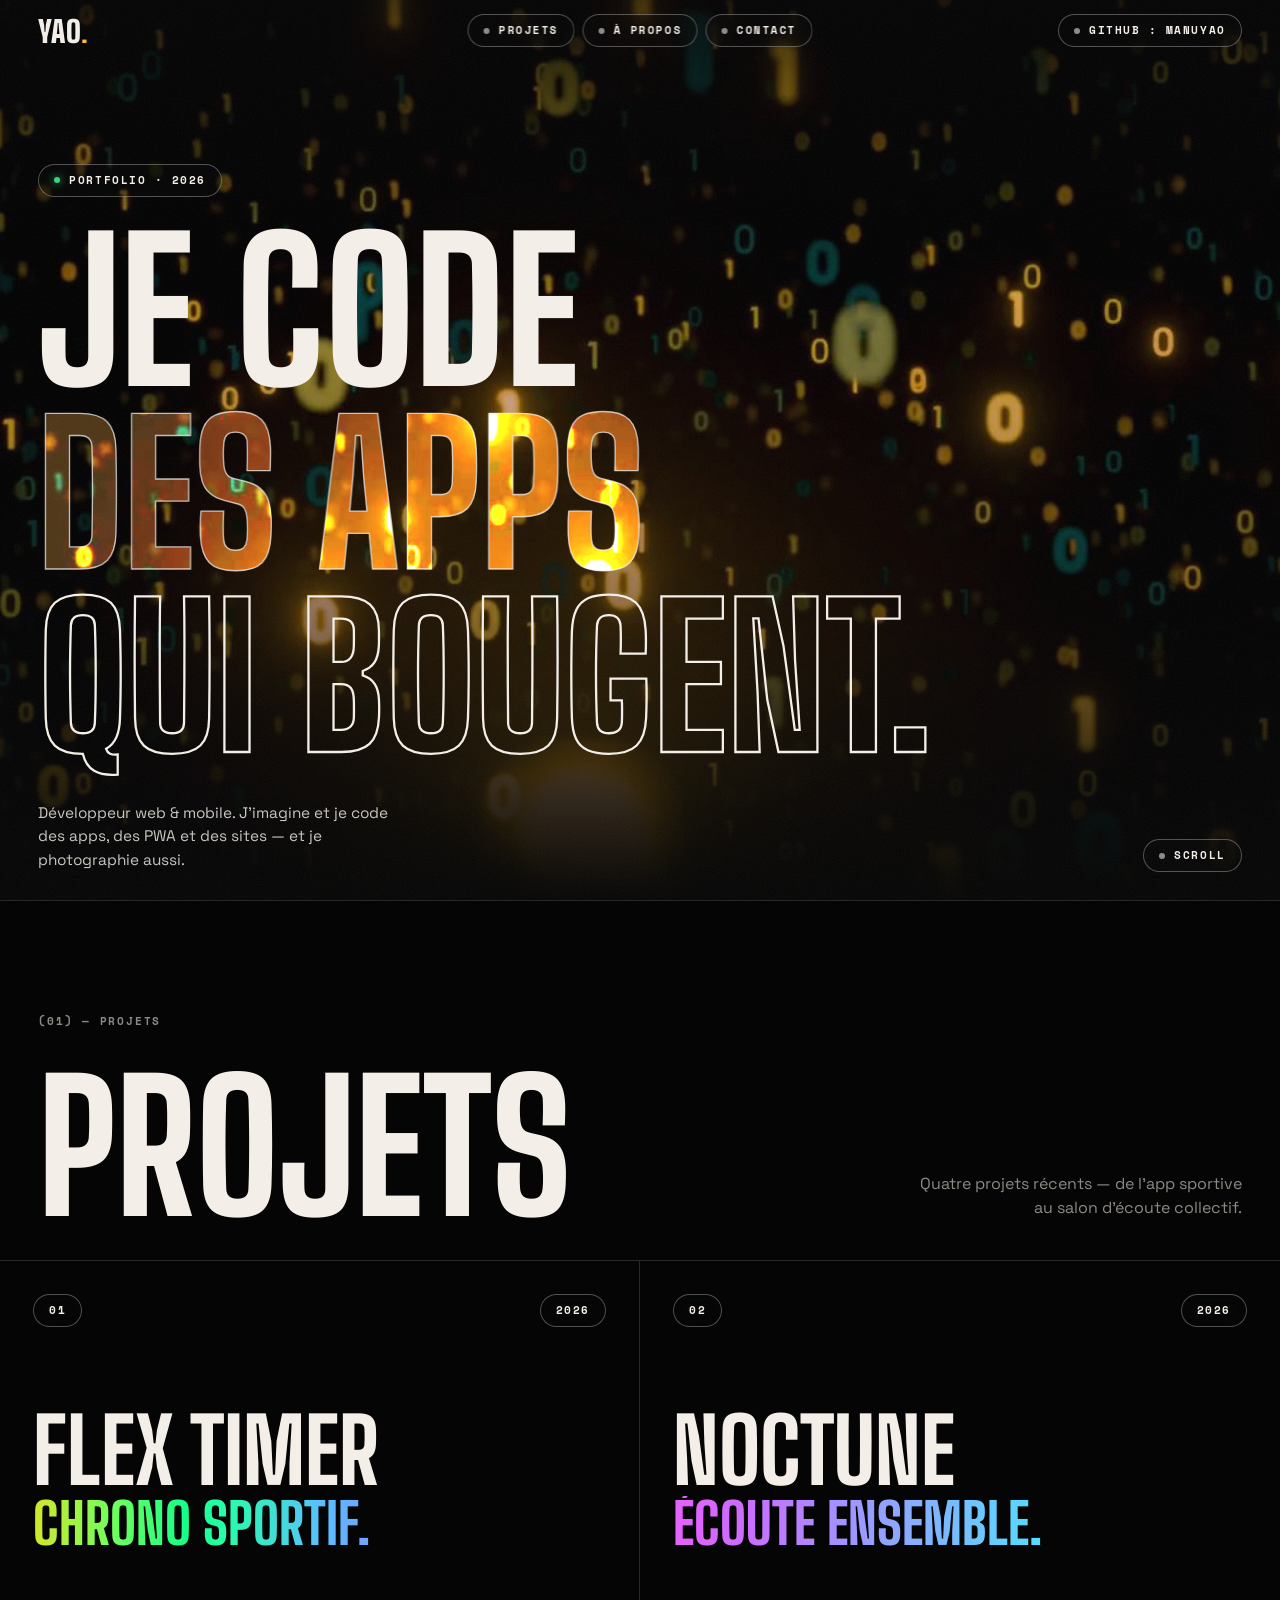
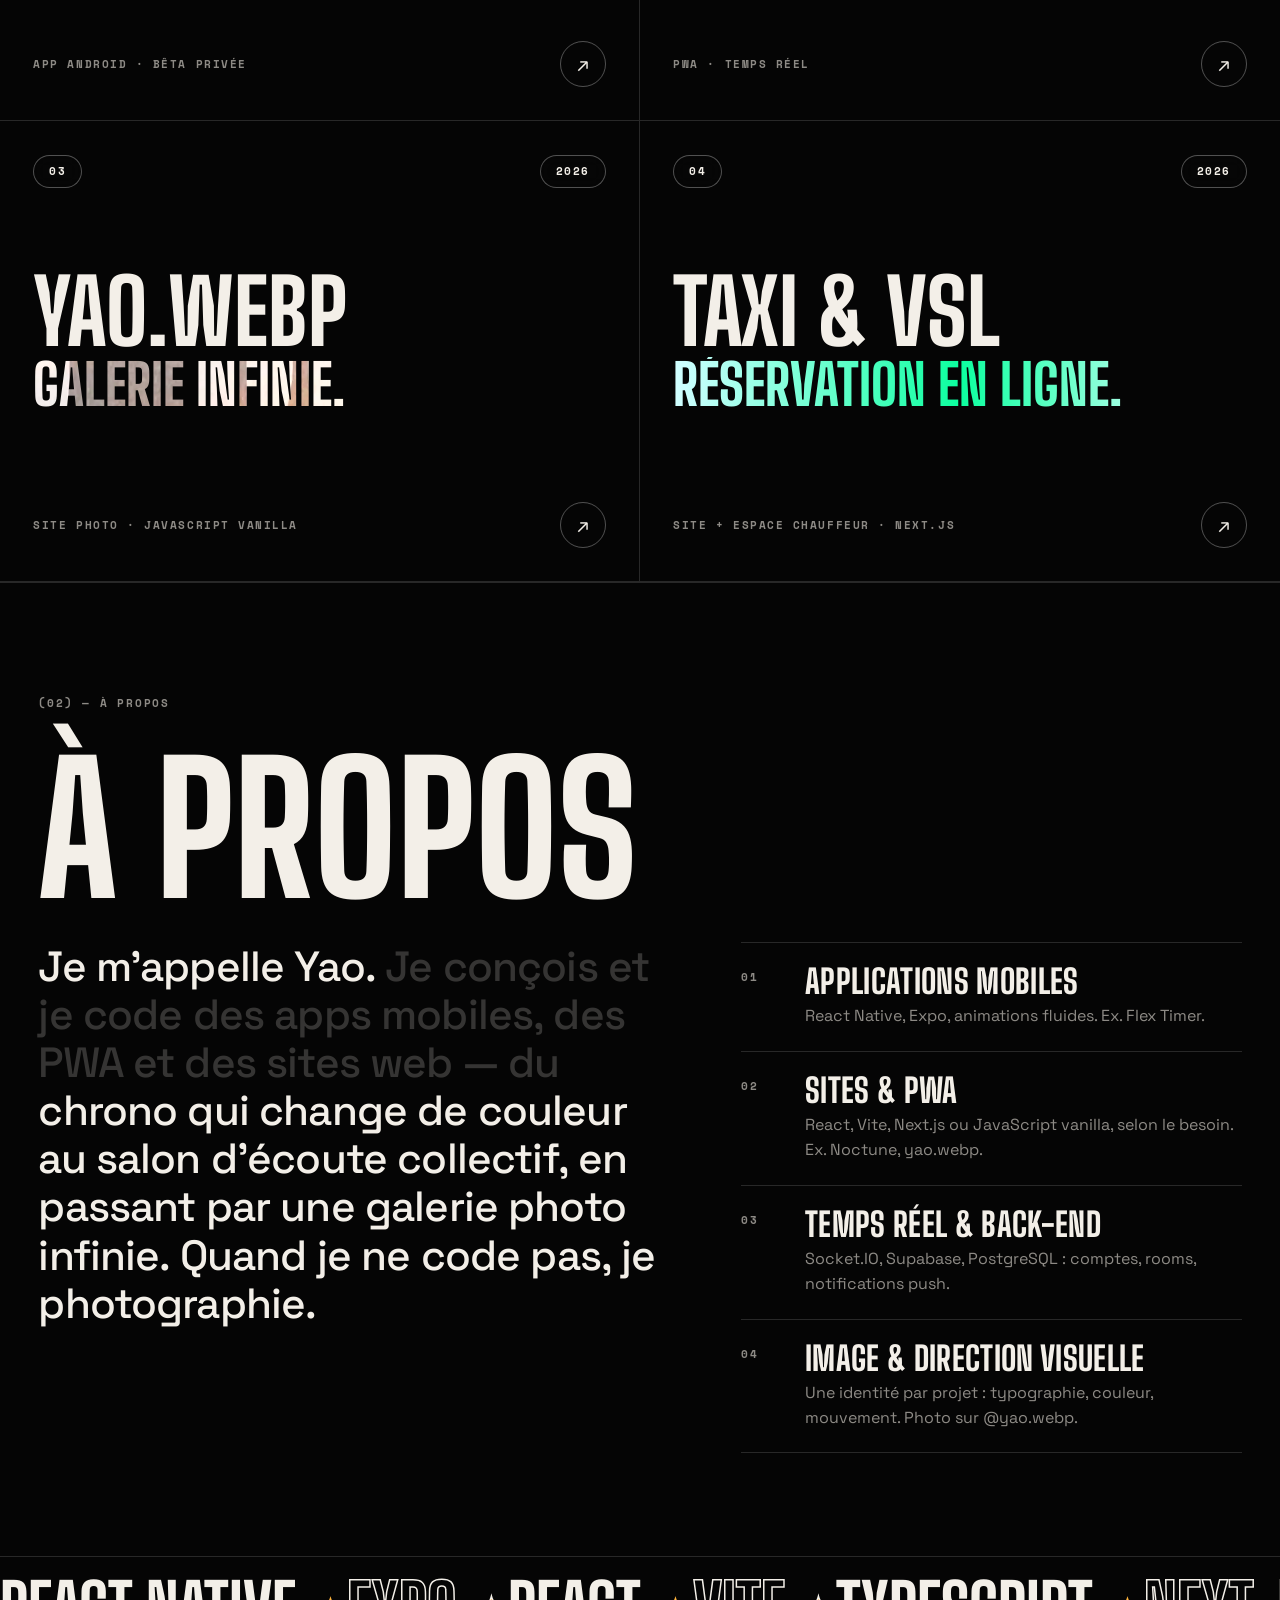
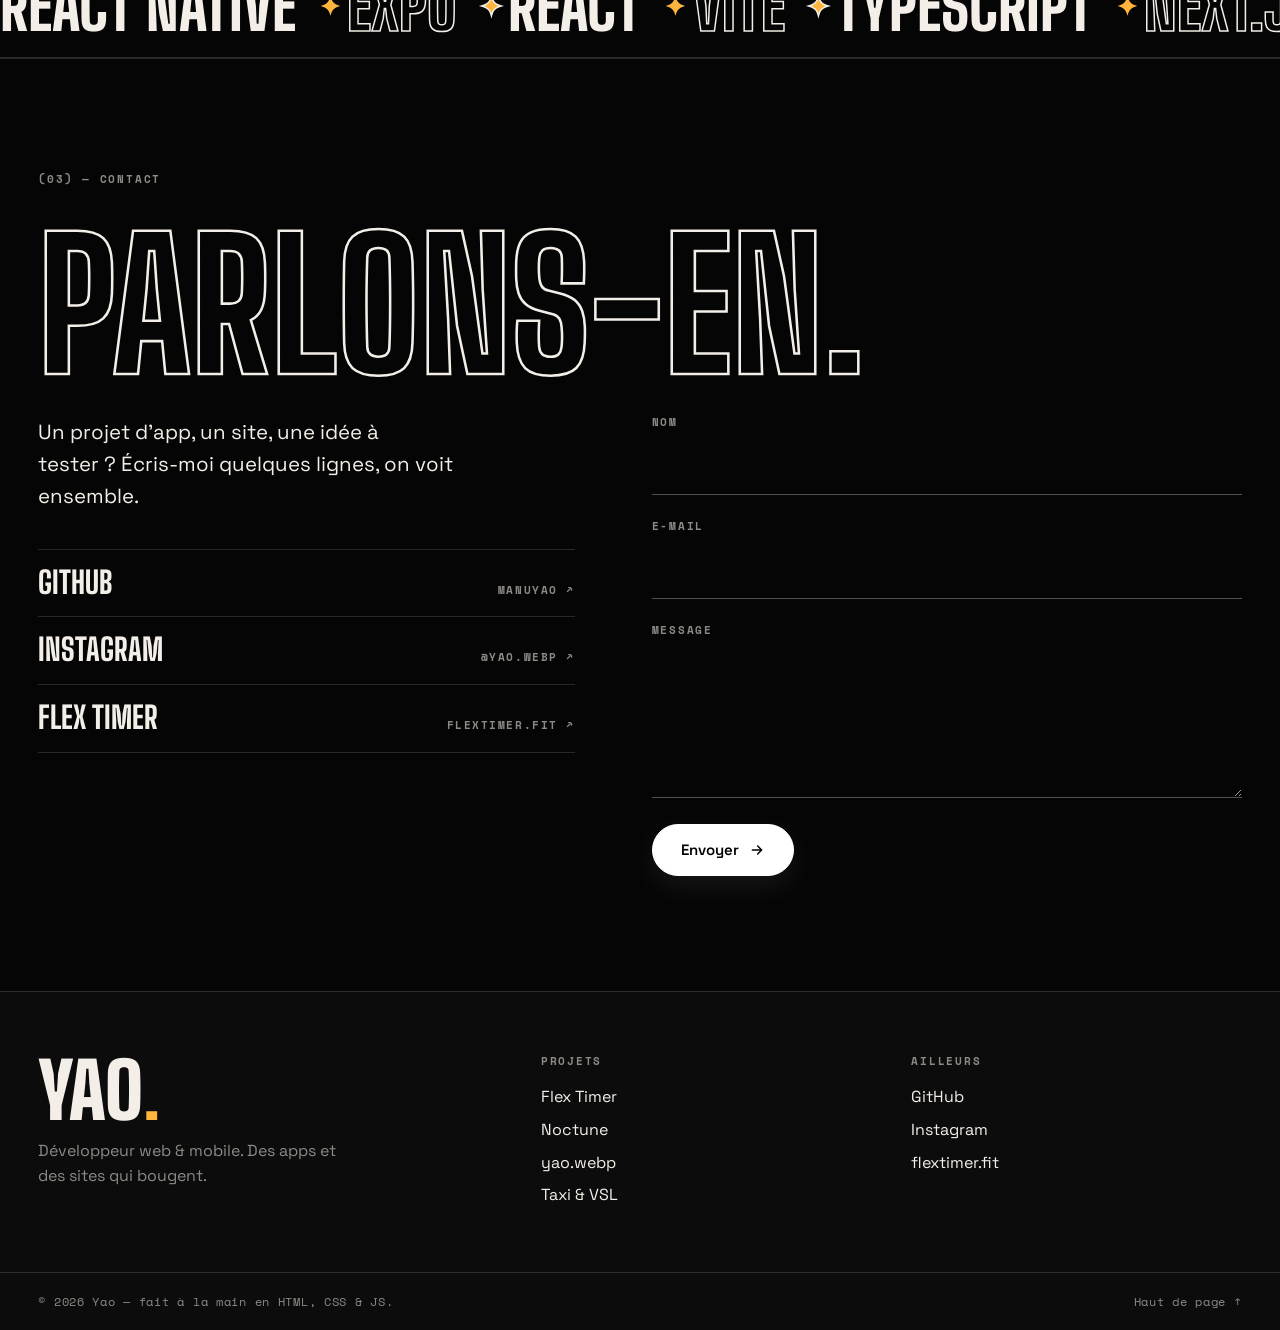
==== index.html @ c0133f3a "Ajoute le portfolio : accueil, pages projet, héros vidéo - Accueil : héros vidéo avec mot rempli par" ====
<!doctype html>
<html lang="fr">
<head>
  <meta charset="utf-8">
  <meta name="viewport" content="width=device-width, initial-scale=1">
  <title>Yao — Développeur web & mobile</title>
  <meta name="description" content="Portfolio de Yao, développeur web & mobile : Flex Timer, Noctune, yao.webp, site taxi & VSL. Des apps et des sites qui bougent.">
  <meta name="theme-color" content="#050505">
  <meta name="color-scheme" content="dark">
  <link rel="icon" href="data:image/svg+xml,%3Csvg xmlns='http://www.w3.org/2000/svg' viewBox='0 0 64 64'%3E%3Crect width='64' height='64' rx='14' fill='%23050505'/%3E%3Ctext x='32' y='48' font-size='44' font-weight='800' text-anchor='middle' fill='%23ffb43c' font-family='Impact,sans-serif'%3EY%3C/text%3E%3C/svg%3E">
  <link rel="preconnect" href="https://fonts.googleapis.com">
  <link rel="preconnect" href="https://fonts.gstatic.com" crossorigin>
  <link href="https://fonts.googleapis.com/css2?family=Big+Shoulders+Display:wght@500;700;800;900&family=Space+Grotesk:wght@400;500;600;700&family=Space+Mono:wght@400;700&display=swap" rel="stylesheet">
  <link rel="stylesheet" href="css/style.css">
  <script>document.documentElement.classList.add('js')</script>
</head>
<body data-page="home">
  <a class="skip" href="#projets">Aller au contenu</a>

  <!-- ===== Header ===== -->
  <header class="site-header" id="header">
    <a class="brand" href="#top" aria-label="Yao — haut de page">YAO<b>.</b></a>
    <nav class="nav" aria-label="Navigation principale">
      <a class="pill" href="#projets" data-spy="projets">Projets</a>
      <a class="pill" href="#apropos" data-spy="apropos">À propos</a>
      <a class="pill" href="#contact" data-spy="contact">Contact</a>
    </nav>
    <div class="header-end">
      <a class="pill pill--hide-sm" href="https://github.com/ManuYao" target="_blank" rel="noopener">GitHub : ManuYao</a>
      <button class="pill menu-btn" type="button" aria-expanded="false" aria-controls="mobile-menu"><span>Menu</span></button>
    </div>
  </header>

  <div class="mobile-menu" id="mobile-menu" inert>
    <nav aria-label="Menu mobile">
      <a href="#projets">Projets</a>
      <a href="#apropos">À propos</a>
      <a href="#contact">Contact</a>
    </nav>
    <p class="mobile-menu__foot">
      <a href="https://github.com/ManuYao" target="_blank" rel="noopener">GitHub</a>
      <a href="https://www.instagram.com/yao.webp/" target="_blank" rel="noopener">Instagram</a>
    </p>
  </div>

  <main id="top">
    <!-- ===== Hero ===== -->
    <section class="hero" id="hero">
      <video class="hero__video" autoplay muted loop playsinline preload="auto" poster="assets/img/hero-poster.jpg" aria-hidden="true">
        <source src="video/13506092_1920_1080_30fps.mp4" type="video/mp4">
      </video>
      <div class="hero__shade" aria-hidden="true"></div>

      <div class="hero__inner">
        <p class="hero__eyebrow"><span class="pill pill--live">Portfolio · 2026</span></p>

        <h1 class="hero__title">
          <span class="line" style="--i:0"><span class="line__in">JE CODE</span></span>
          <span class="line" style="--i:1"><span class="line__in"><span class="vfill" data-vfill>DES APPS</span></span></span>
          <span class="line" style="--i:2"><span class="line__in outline">QUI<br class="mb"> BOUGENT.</span></span>
        </h1>

        <div class="hero__foot">
          <p class="hero__lead">Développeur web &amp; mobile. J’imagine et je code des apps, des PWA et des sites — et je photographie aussi.</p>
          <a class="pill hero__scroll" href="#projets">Scroll</a>
        </div>
      </div>
    </section>

    <!-- ===== Projets ===== -->
    <section class="work" id="projets" aria-labelledby="work-title">
      <div class="sec-head">
        <p class="label">(01) — Projets</p>
        <h2 class="display" id="work-title" data-reveal>Projets</h2>
        <p class="sec-head__side" data-reveal>Quatre projets récents — de l’app sportive au salon d’écoute collectif.</p>
      </div>
      <div class="grid" id="grid"></div>
    </section>

    <!-- ===== À propos ===== -->
    <section class="about" id="apropos" aria-labelledby="about-title">
      <div class="sec-head">
        <p class="label">(02) — À propos</p>
        <h2 class="display" id="about-title" data-reveal>À propos</h2>
      </div>

      <div class="about__grid">
        <p class="statement" data-lit>Je m’appelle Yao. Je conçois et je code des apps mobiles, des PWA et des sites web — du chrono qui change de couleur au salon d’écoute collectif, en passant par une galerie photo infinie. Quand je ne code pas, je photographie.</p>

        <ol class="rows">
          <li data-reveal><span class="rows__n">01</span><div><h3>Applications mobiles</h3><p>React Native, Expo, animations fluides. Ex. Flex Timer.</p></div></li>
          <li data-reveal><span class="rows__n">02</span><div><h3>Sites &amp; PWA</h3><p>React, Vite, Next.js ou JavaScript vanilla, selon le besoin. Ex. Noctune, yao.webp.</p></div></li>
          <li data-reveal><span class="rows__n">03</span><div><h3>Temps réel &amp; back-end</h3><p>Socket.IO, Supabase, PostgreSQL : comptes, rooms, notifications push.</p></div></li>
          <li data-reveal><span class="rows__n">04</span><div><h3>Image &amp; direction visuelle</h3><p>Une identité par projet : typographie, couleur, mouvement. Photo sur @yao.webp.</p></div></li>
        </ol>
      </div>

      <div class="marquee" aria-label="Technologies utilisées">
        <div class="marquee__track" aria-hidden="true">
          <span>React Native</span><span>Expo</span><span>React</span><span>Vite</span><span>TypeScript</span><span>Next.js</span><span>Node.js</span><span>Socket.IO</span><span>Supabase</span><span>PostgreSQL</span><span>JavaScript</span><span>HTML</span><span>CSS</span>
          <span>React Native</span><span>Expo</span><span>React</span><span>Vite</span><span>TypeScript</span><span>Next.js</span><span>Node.js</span><span>Socket.IO</span><span>Supabase</span><span>PostgreSQL</span><span>JavaScript</span><span>HTML</span><span>CSS</span>
        </div>
      </div>
    </section>

    <!-- ===== Contact ===== -->
    <section class="contact" id="contact" aria-labelledby="contact-title">
      <div class="sec-head">
        <p class="label">(03) — Contact</p>
        <h2 class="display display--outline" id="contact-title" data-reveal>Parlons-en.</h2>
      </div>

      <div class="contact__grid">
        <div class="contact__side" data-reveal>
          <p>Un projet d’app, un site, une idée à tester&nbsp;? Écris-moi quelques lignes, on voit ensemble.</p>
          <ul class="links">
            <li><a href="https://github.com/ManuYao" target="_blank" rel="noopener"><span>GitHub</span><i>ManuYao ↗</i></a></li>
            <li><a href="https://www.instagram.com/yao.webp/" target="_blank" rel="noopener"><span>Instagram</span><i>@yao.webp ↗</i></a></li>
            <li><a href="https://flextimer.fit/" target="_blank" rel="noopener"><span>Flex Timer</span><i>flextimer.fit ↗</i></a></li>
          </ul>
        </div>

        <form class="form" id="contact-form" data-reveal>
          <label class="field"><span>Nom</span><input name="nom" type="text" autocomplete="name" required></label>
          <label class="field"><span>E-mail</span><input name="email" type="email" autocomplete="email" required></label>
          <label class="field"><span>Message</span><textarea name="message" rows="4" required></textarea></label>
          <div class="form__row">
            <button class="btn" type="submit">Envoyer
              <svg width="16" height="16" viewBox="0 0 24 24" fill="none" stroke="currentColor" stroke-width="2.2" stroke-linecap="round" stroke-linejoin="round" aria-hidden="true"><path d="M5 12h14M13 6l6 6-6 6"/></svg>
            </button>
            <p class="form__status" role="status" aria-live="polite"></p>
          </div>
        </form>
      </div>
    </section>
  </main>

  <!-- ===== Footer ===== -->
  <footer class="site-footer">
    <div class="footer__grid">
      <div>
        <p class="footer__brand">YAO<b>.</b></p>
        <p class="footer__txt">Développeur web &amp; mobile. Des apps et des sites qui bougent.</p>
      </div>
      <div>
        <h4>Projets</h4>
        <ul id="footer-projects"></ul>
      </div>
      <div>
        <h4>Ailleurs</h4>
        <ul>
          <li><a href="https://github.com/ManuYao" target="_blank" rel="noopener">GitHub</a></li>
          <li><a href="https://www.instagram.com/yao.webp/" target="_blank" rel="noopener">Instagram</a></li>
          <li><a href="https://flextimer.fit/" target="_blank" rel="noopener">flextimer.fit</a></li>
        </ul>
      </div>
    </div>
    <div class="footer__bar">
      <p>© 2026 Yao — fait à la main en HTML, CSS &amp; JS.</p>
      <a href="#top">Haut de page ↑</a>
    </div>
  </footer>

  <script src="js/projects.js" defer></script>
  <script src="js/main.js" defer></script>
</body>
</html>
---- css/style.css ----
/* ==========================================================================
   Yao — portfolio
   Structure : template « studio » (hero vidéo, grille à filets, pages projet)
   Identité  : Big Shoulders + Space Grotesk/Mono, pills, grain, ambre du hero
   ========================================================================== */

:root {
  --bg: #050505;
  --bg-2: #0c0c0c;
  --ink: #f3efe8;
  --mute: #8d8a85;
  --line: rgba(255, 255, 255, .14);
  --line-2: rgba(255, 255, 255, .3);
  --amber: #ffb43c;
  --pad: clamp(18px, 3vw, 44px);
  --ease: cubic-bezier(.2, .7, .2, 1);

  --f-display: 'Big Shoulders Display', 'Barlow Condensed', Impact, 'Arial Narrow', sans-serif;
  --f-body: 'Space Grotesk', system-ui, -apple-system, 'Segoe UI', sans-serif;
  --f-mono: 'Space Mono', ui-monospace, Menlo, Consolas, monospace;

  color-scheme: dark;
}

*, *::before, *::after { box-sizing: border-box; }
html { scroll-behavior: smooth; scroll-padding-top: 70px; -webkit-text-size-adjust: 100%; }
body {
  margin: 0;
  background: var(--bg);
  color: var(--ink);
  font: 400 16px/1.55 var(--f-body);
  -webkit-font-smoothing: antialiased;
  text-rendering: optimizeLegibility;
  overflow-x: hidden;
}
img, video, canvas { display: block; max-width: 100%; }
a { color: inherit; text-decoration: none; }
h1, h2, h3, h4, p, ul, ol, dl, dd { margin: 0; padding: 0; }
ul, ol { list-style: none; }
button, input, textarea { font: inherit; color: inherit; }
::selection { background: var(--amber); color: #000; }
:focus-visible { outline: 2px solid var(--amber); outline-offset: 3px; }

/* grain léger sur tout le site (comme yao.webp) */
body::after {
  content: "";
  position: fixed; inset: 0; z-index: 90; pointer-events: none;
  opacity: .07;
  background-image: url("data:image/svg+xml;utf8,<svg xmlns='http://www.w3.org/2000/svg' width='180' height='180'><filter id='n'><feTurbulence type='fractalNoise' baseFrequency='.85' numOctaves='2' stitchTiles='stitch'/><feColorMatrix values='0 0 0 0 1  0 0 0 0 1  0 0 0 0 1  0 0 0 .7 0'/></filter><rect width='100%' height='100%' filter='url(%23n)'/></svg>");
}

.skip {
  position: fixed; left: 12px; top: -60px; z-index: 200;
  padding: 10px 16px; border-radius: 999px; background: #fff; color: #000; font-weight: 600;
  transition: top .2s;
}
.skip:focus { top: 12px; }

/* ---------- Pills (boutons à point, comme sur yao.webp) ---------- */
.pill {
  display: inline-flex; align-items: center; gap: 9px;
  padding: 10px 15px;
  border: 1px solid var(--line-2); border-radius: 999px;
  background: rgba(10, 10, 10, .35);
  -webkit-backdrop-filter: blur(8px); backdrop-filter: blur(8px);
  font: 700 11px/1 var(--f-mono); letter-spacing: .14em; text-transform: uppercase;
  color: var(--ink); white-space: nowrap; cursor: pointer;
  transition: border-color .3s, background .3s, color .3s;
}
.pill::before {
  content: ""; width: 6px; height: 6px; border-radius: 50%; background: var(--mute);
  transition: background .3s, box-shadow .3s;
}
a.pill:hover, button.pill:hover, .pill.is-active { border-color: #fff; background: rgba(255, 255, 255, .1); }
a.pill:hover::before, button.pill:hover::before, .pill.is-active::before { background: var(--amber); box-shadow: 0 0 10px var(--amber); }
.pill--plain { cursor: default; }
.pill--plain::before { display: none; }
.pill--live::before { background: #36d17a; box-shadow: 0 0 10px #36d17a; animation: blink 2.4s ease-in-out infinite; }
@keyframes blink { 50% { opacity: .35; } }

/* ---------- Header ---------- */
.site-header {
  position: fixed; inset: 0 0 auto 0; z-index: 60;
  display: flex; align-items: center; justify-content: space-between; gap: 16px;
  padding: 14px var(--pad);
  border-bottom: 1px solid transparent;
  transition: background .4s, border-color .4s, -webkit-backdrop-filter .4s, backdrop-filter .4s;
}
.site-header.is-scrolled {
  background: rgba(5, 5, 5, .66);
  -webkit-backdrop-filter: blur(16px) saturate(1.2); backdrop-filter: blur(16px) saturate(1.2);
  border-bottom-color: var(--line);
}
.brand { font: 900 30px/1 var(--f-display); letter-spacing: .02em; }
.brand b { color: var(--amber); }
.nav { display: flex; gap: 8px; position: absolute; left: 50%; transform: translateX(-50%); }
.header-end { display: flex; gap: 8px; margin-left: auto; }
.menu-btn { display: none; }

/* ---------- Menu mobile ---------- */
.mobile-menu {
  position: fixed; inset: 0; z-index: 55;
  display: flex; flex-direction: column; justify-content: space-between;
  padding: 110px var(--pad) 32px;
  background: var(--bg);
  visibility: hidden; opacity: 0; transform: translateY(-12px);
  transition: opacity .35s var(--ease), transform .45s var(--ease), visibility 0s .45s;
}
.mobile-menu nav { display: flex; flex-direction: column; }
.mobile-menu nav a {
  font: 800 clamp(64px, 20vw, 120px)/.95 var(--f-display); text-transform: uppercase;
  border-bottom: 1px solid var(--line); padding: 10px 0;
}
.mobile-menu nav a:active { color: var(--amber); }
.mobile-menu__foot { display: flex; gap: 22px; font: 700 12px var(--f-mono); letter-spacing: .14em; text-transform: uppercase; color: var(--mute); }
body.menu-open { overflow: hidden; }
body.menu-open .mobile-menu { visibility: visible; opacity: 1; transform: none; transition: opacity .35s var(--ease), transform .45s var(--ease); }
body.menu-open .site-header { background: transparent; border-bottom-color: transparent; -webkit-backdrop-filter: none; backdrop-filter: none; }

/* ---------- Hero ---------- */
.hero {
  position: relative; isolation: isolate; overflow: hidden;
  min-height: 100vh; min-height: 100svh;
  display: flex; flex-direction: column; justify-content: flex-end;
  background: #000;
}
.hero__video { position: absolute; inset: 0; width: 100%; height: 100%; object-fit: cover; z-index: -2; }
.hero__shade {
  position: absolute; inset: 0; z-index: -1;
  background:
    linear-gradient(180deg, rgba(5, 5, 5, .7) 0%, rgba(5, 5, 5, .15) 32%, rgba(5, 5, 5, .35) 62%, var(--bg) 100%),
    radial-gradient(120% 90% at 50% 40%, transparent 40%, rgba(0, 0, 0, .55) 100%);
}
.hero__inner { padding: 120px var(--pad) 28px; }
.hero__eyebrow { margin-bottom: clamp(12px, 3vh, 28px); }

.hero__title {
  font: 800 min(15.2vw, 24vh)/.9 var(--f-display);
  font-size: min(15.2vw, 24svh);
  text-transform: uppercase; letter-spacing: 0;
}
.line { display: block; overflow: hidden; padding: .04em 0 .16em; margin: -.04em 0 -.16em; } /* marge basse : la queue du Q ne doit pas être coupée */
.line__in { display: inline-block; }
.hero__title .mb { display: none; }
.outline { color: transparent; -webkit-text-stroke: clamp(1.5px, .18vw, 3px) var(--ink); }

/* mot rempli par la vidéo (canvas posé par js/main.js) */
.vfill { position: relative; display: inline-block; color: var(--amber); }
.vfill.is-ready { color: transparent; }
.vfill .vf { position: absolute; pointer-events: none; }
.vf-probe { display: inline-block; width: 0; height: 0; }

.js .hero .line__in { transform: translateY(110%); animation: rise 1.15s var(--ease) forwards; animation-delay: calc(var(--i) * .13s + .2s); }
@keyframes rise { to { transform: none; } }
.js .hero__eyebrow, .js .hero__foot { opacity: 0; animation: fade 1s ease forwards; }
.js .hero__eyebrow { animation-delay: .1s; }
.js .hero__foot { animation-delay: .9s; }
@keyframes fade { to { opacity: 1; } }

.hero__foot { display: flex; align-items: flex-end; justify-content: space-between; gap: 24px; margin-top: clamp(18px, 4vh, 40px); }
.hero__lead { max-width: 38ch; color: rgba(243, 239, 232, .82); font-size: clamp(15px, 1.2vw, 18px); }
.hero__scroll::before { animation: bob 1.8s ease-in-out infinite; }
@keyframes bob { 50% { transform: translateY(4px); } }

/* ---------- En-têtes de section ---------- */
.label { font: 700 11px/1 var(--f-mono); letter-spacing: .16em; text-transform: uppercase; color: var(--mute); }
.sec-head {
  display: grid; grid-template-columns: 1fr auto; align-items: end; gap: 8px 32px;
  padding: clamp(56px, 9vw, 120px) var(--pad) clamp(24px, 3vw, 40px);
}
.sec-head .label { grid-column: 1 / -1; margin-bottom: 14px; }
.sec-head__side { max-width: 34ch; color: var(--mute); text-align: right; }
.display { padding-top: .14em; font: 800 clamp(72px, 14vw, 240px)/.82 var(--f-display); text-transform: uppercase; } /* padding : place pour l'accent de « À » */
.display--outline { color: transparent; -webkit-text-stroke: clamp(1.5px, .2vw, 3px) var(--ink); }

/* ---------- Grille de projets ---------- */
.work { border-top: 1px solid var(--line); }
.grid {
  display: grid; grid-template-columns: repeat(2, minmax(0, 1fr));
  border-top: 1px solid var(--line);
}
.card {
  position: relative; isolation: isolate; overflow: hidden;
  display: flex; flex-direction: column; justify-content: space-between; gap: 40px;
  min-height: clamp(320px, 36vw, 540px);
  padding: clamp(20px, 2.6vw, 40px);
  border-bottom: 1px solid var(--line);
  background: var(--bg);
}
.card:nth-child(odd) { border-right: 1px solid var(--line); }

.card__img {
  position: absolute; inset: 0; z-index: -1; width: 100%; height: 100%; object-fit: cover;
  opacity: 0; transform: scale(1.15); filter: brightness(var(--dim, .6));
  transition: opacity .8s var(--ease), transform 1.6s var(--ease);
}
.card::after { /* voile pour garder le texte lisible sur l'image */
  content: ""; position: absolute; inset: 0; z-index: -1; opacity: 0;
  background: linear-gradient(180deg, rgba(5, 5, 5, .5) 0%, rgba(5, 5, 5, .15) 40%, rgba(5, 5, 5, .85) 100%);
  transition: opacity .6s var(--ease);
}
.card__top { display: flex; justify-content: space-between; align-items: center; }
.card__title {
  display: block;
  font: 800 clamp(52px, 7vw, 120px)/.88 var(--f-display); text-transform: uppercase;
}
.card__tag {
  display: block; margin-top: .1em; padding-bottom: .06em;
  font: 800 clamp(34px, 4.4vw, 74px)/1 var(--f-display); text-transform: uppercase;
  /* sous-titre « découpé » dans l'image du projet — l'image est posée en inline-style */
  background-size: 230% auto; background-repeat: no-repeat;
  background-position: var(--bx, 50%) var(--by, 50%);
  -webkit-background-clip: text; background-clip: text;
  -webkit-text-fill-color: transparent; color: transparent;
  filter: saturate(1.25) brightness(1.25);
  animation: drift 22s ease-in-out infinite alternate;
  transition: filter .4s;
}
@keyframes drift {
  from { background-position: calc(var(--bx, 50%) - 22%) var(--by, 50%); }
  to   { background-position: calc(var(--bx, 50%) + 22%) var(--by, 50%); }
}
.card__foot {
  display: flex; justify-content: space-between; align-items: center; gap: 16px;
  font: 700 11px/1.3 var(--f-mono); letter-spacing: .14em; text-transform: uppercase; color: var(--mute);
}
.card__arrow {
  display: grid; place-items: center; width: 46px; height: 46px; flex: none;
  border: 1px solid var(--line-2); border-radius: 50%;
  font: 400 20px/1 var(--f-body); letter-spacing: 0; color: var(--ink);
  transition: background .4s, color .4s, transform .5s var(--ease), border-color .4s;
}

@media (hover: hover) {
  .card:hover .card__img, .card:focus-visible .card__img { opacity: 1; transform: scale(1.02); }
  .card:hover::after, .card:focus-visible::after { opacity: 1; }
  .card:hover .card__tag, .card:focus-visible .card__tag { -webkit-text-fill-color: #fff; color: #fff; animation-play-state: paused; }
  .card:hover .card__foot, .card:focus-visible .card__foot { color: var(--ink); }
  .card:hover .card__arrow, .card:focus-visible .card__arrow { background: #fff; color: #000; border-color: #fff; transform: rotate(45deg); }
}
/* tactile : pas de survol → l'image reste visible, en retrait */
@media (hover: none) {
  .card__img { opacity: .38; transform: none; }
  .card::after { opacity: 1; background: linear-gradient(180deg, rgba(5, 5, 5, .55), rgba(5, 5, 5, .85)); }
  .card__tag { -webkit-text-fill-color: var(--ink); color: var(--ink); animation: none; }
}

/* ---------- À propos ---------- */
.about { border-top: 1px solid var(--line); }
.about__grid {
  display: grid; grid-template-columns: minmax(0, 1.25fr) minmax(0, 1fr);
  gap: clamp(32px, 6vw, 110px); padding: 0 var(--pad) clamp(56px, 8vw, 110px);
}
.statement { font: 500 clamp(26px, 3.3vw, 52px)/1.14 var(--f-body); letter-spacing: -.02em; }
.statement .w { opacity: .2; transition: opacity .35s; }
.statement .w.on { opacity: 1; }
.rows { border-top: 1px solid var(--line); align-self: start; }
.rows li {
  display: grid; grid-template-columns: 52px 1fr; gap: 12px;
  padding: 22px 0; border-bottom: 1px solid var(--line);
  transition: padding .4s var(--ease), background .4s;
}
.rows__n { font: 700 11px/2.2 var(--f-mono); letter-spacing: .14em; color: var(--mute); }
.rows h3 { font: 800 clamp(28px, 2.6vw, 40px)/1 var(--f-display); text-transform: uppercase; letter-spacing: .01em; }
.rows p { margin-top: 6px; color: var(--mute); max-width: 44ch; }
@media (hover: hover) { .rows li:hover { padding-left: 14px; background: rgba(255, 255, 255, .03); } .rows li:hover .rows__n { color: var(--amber); } }

.marquee { overflow: hidden; border-top: 1px solid var(--line); border-bottom: 1px solid var(--line); padding: 18px 0; }
.marquee__track { display: flex; width: max-content; animation: marquee 38s linear infinite; }
.marquee__track span {
  font: 800 clamp(34px, 5vw, 76px)/1 var(--f-display); text-transform: uppercase;
  padding-right: .8em; position: relative; white-space: nowrap;
}
.marquee__track span::after { content: "✦"; position: absolute; right: .25em; top: 50%; transform: translateY(-50%); font-size: .4em; color: var(--amber); }
.marquee__track span:nth-child(even) { color: transparent; -webkit-text-stroke: 1.5px var(--ink); }
@keyframes marquee { to { transform: translateX(-50%); } }

/* ---------- Contact ---------- */
.contact { border-top: 1px solid var(--line); }
.contact__grid {
  display: grid; grid-template-columns: minmax(0, 1fr) minmax(0, 1.1fr);
  gap: clamp(32px, 6vw, 110px); padding: 0 var(--pad) clamp(64px, 9vw, 130px);
}
.contact__side > p { font-size: clamp(18px, 1.6vw, 24px); max-width: 32ch; margin-bottom: 36px; }
.links { border-top: 1px solid var(--line); }
.links a {
  display: flex; justify-content: space-between; align-items: baseline; gap: 16px;
  padding: 18px 0; border-bottom: 1px solid var(--line);
  font: 800 clamp(26px, 2.4vw, 36px)/1 var(--f-display); text-transform: uppercase;
  transition: padding .4s var(--ease), color .3s;
}
.links i { font: 700 11px var(--f-mono); letter-spacing: .14em; color: var(--mute); font-style: normal; }
@media (hover: hover) { .links a:hover { padding-left: 14px; color: var(--amber); } }

.form { display: grid; gap: 26px; align-content: start; }
.field { display: grid; gap: 8px; }
.field span { font: 700 11px/1 var(--f-mono); letter-spacing: .16em; text-transform: uppercase; color: var(--mute); }
.field input, .field textarea {
  width: 100%; padding: 12px 0 14px; background: transparent; border: 0; border-bottom: 1px solid var(--line-2); border-radius: 0;
  font-size: clamp(18px, 1.6vw, 22px); resize: vertical; transition: border-color .3s;
}
.field input:focus, .field textarea:focus { outline: none; border-bottom-color: var(--amber); }
.form__row { display: flex; align-items: center; gap: 18px; flex-wrap: wrap; }
.form__status { font: 400 13px var(--f-mono); color: var(--mute); }

.btn {
  display: inline-flex; align-items: center; gap: 10px; cursor: pointer;
  padding: 17px 28px; border: 1px solid #fff; border-radius: 999px;
  background: #fff; color: #000; font: 600 15px/1 var(--f-body);
  box-shadow: 0 10px 30px rgba(255, 255, 255, .08);
  transition: transform .3s var(--ease), background .3s, color .3s, border-color .3s;
}
.btn:hover { transform: translateY(-2px); background: var(--amber); border-color: var(--amber); }
.btn--ghost { background: transparent; color: var(--ink); border-color: var(--line-2); box-shadow: none; }
.btn--ghost:hover { background: #fff; color: #000; border-color: #fff; }

/* ---------- Footer ---------- */
.site-footer { border-top: 1px solid var(--line); background: var(--bg-2); }
.footer__grid {
  display: grid; grid-template-columns: 1.4fr 1fr 1fr; gap: 40px;
  padding: clamp(40px, 5vw, 72px) var(--pad);
}
.footer__brand { font: 900 clamp(48px, 6vw, 90px)/.9 var(--f-display); }
.footer__brand b { color: var(--amber); }
.footer__txt { margin-top: 14px; max-width: 30ch; color: var(--mute); }
.site-footer h4 { font: 700 11px/1 var(--f-mono); letter-spacing: .16em; text-transform: uppercase; color: var(--mute); margin-bottom: 18px; }
.site-footer li + li { margin-top: 8px; }
.site-footer li a { transition: color .3s; }
.site-footer li a:hover { color: var(--amber); }
.footer__bar {
  display: flex; justify-content: space-between; gap: 16px; flex-wrap: wrap;
  padding: 20px var(--pad); border-top: 1px solid var(--line);
  font: 400 12px var(--f-mono); letter-spacing: .06em; color: var(--mute);
}
.footer__bar a:hover { color: var(--ink); }

/* ---------- Page projet ---------- */
.p-hero { position: relative; height: clamp(340px, 74vh, 780px); overflow: hidden; background: #000; }
.p-hero img { width: 100%; height: 100%; object-fit: cover; transform: scale(1.06); animation: settle 2.2s var(--ease) forwards; }
@keyframes settle { to { transform: scale(1); } }
.p-hero::after {
  content: ""; position: absolute; inset: 0;
  background: linear-gradient(180deg, rgba(5, 5, 5, .6) 0%, transparent 28%, transparent 62%, var(--bg) 100%);
}
.p-head { padding: clamp(20px, 3vw, 40px) var(--pad) clamp(48px, 6vw, 90px); }
.crumbs { display: flex; gap: 10px; font: 400 12px var(--f-mono); letter-spacing: .08em; color: var(--mute); margin-bottom: clamp(18px, 3vw, 36px); }
.crumbs a:hover { color: var(--ink); }
.crumbs [aria-current] { color: var(--ink); }
.p-title { font: 800 clamp(72px, 15vw, 260px)/.84 var(--f-display); text-transform: uppercase; }
.p-intro { margin-top: clamp(16px, 2vw, 28px); max-width: 40ch; font-size: clamp(20px, 2vw, 30px); line-height: 1.25; letter-spacing: -.015em; }
.meta { display: flex; flex-wrap: wrap; gap: 12px clamp(28px, 5vw, 72px); margin-top: clamp(28px, 4vw, 48px); padding-bottom: clamp(24px, 3vw, 36px); border-bottom: 1px solid var(--line); }
.meta dt { font: 700 11px/1 var(--f-mono); letter-spacing: .16em; text-transform: uppercase; color: var(--mute); margin-bottom: 8px; }
.meta dd { font-size: 18px; }
.p-grid { display: grid; grid-template-columns: minmax(0, 1.15fr) minmax(0, .85fr); gap: clamp(32px, 6vw, 110px); margin-top: clamp(28px, 4vw, 56px); }
.p-desc p { font-size: clamp(17px, 1.35vw, 21px); line-height: 1.65; color: rgba(243, 239, 232, .78); max-width: 62ch; }
.p-desc p + p { margin-top: 1.2em; }
.p-side .label { margin-bottom: 16px; }
.p-side .label:not(:first-child) { margin-top: 36px; }
.p-features li { position: relative; padding: 12px 0 12px 22px; border-top: 1px solid var(--line); color: rgba(243, 239, 232, .85); }
.p-features li:last-child { border-bottom: 1px solid var(--line); }
.p-features li::before { content: ""; position: absolute; left: 0; top: 21px; width: 6px; height: 6px; border-radius: 50%; background: var(--amber); }
.chips { display: flex; flex-wrap: wrap; gap: 8px; }
.chips li { padding: 8px 14px; border: 1px solid var(--line-2); border-radius: 999px; font: 700 11px/1 var(--f-mono); letter-spacing: .1em; text-transform: uppercase; }
.p-links { display: flex; flex-wrap: wrap; gap: 10px; margin-top: 36px; }

.p-gallery { border-top: 1px solid var(--line); }
.g-row { display: flex; justify-content: center; border-bottom: 1px solid var(--line); }
.g-row[style*="max-width"] { margin-inline: auto; border-left: 1px solid var(--line); border-right: 1px solid var(--line); }
.g-item { flex: 1 1 0; min-width: 0; margin: 0; background: var(--bg-2); }
.g-item + .g-item { border-left: 1px solid var(--line); }
.g-item img { width: 100%; height: auto; }
.g-item figcaption { padding: 12px 16px; border-top: 1px solid var(--line); font: 700 11px/1.3 var(--f-mono); letter-spacing: .12em; text-transform: uppercase; color: var(--mute); }

.more__head { padding: clamp(40px, 5vw, 72px) var(--pad) 22px; border-top: 1px solid var(--line); }
.more .grid { border-top: 1px solid var(--line); }

/* ---------- Apparition au scroll ---------- */
.js [data-reveal] { opacity: 0; transform: translateY(26px); transition: opacity .9s var(--ease), transform .9s var(--ease); transition-delay: var(--d, 0ms); }
.js [data-reveal].is-in { opacity: 1; transform: none; }

/* ---------- Responsive ---------- */
@media (max-width: 960px) {
  .nav { display: none; }
  .menu-btn { display: inline-flex; }
  .pill--hide-sm { display: none; }
  .about__grid, .contact__grid, .p-grid { grid-template-columns: 1fr; }
  .footer__grid { grid-template-columns: 1fr 1fr; }
  .footer__grid > :first-child { grid-column: 1 / -1; }
}
@media (max-width: 720px) {
  .hero__title { font-size: min(22vw, 17vh); font-size: min(22vw, 17svh); }
  .hero__title .mb { display: inline; }
  .hero__foot { flex-direction: column; align-items: flex-start; }
  .sec-head { grid-template-columns: 1fr; }
  .sec-head__side { text-align: left; }
  .grid { grid-template-columns: 1fr; }
  .card:nth-child(odd) { border-right: 0; }
  .card { min-height: 360px; }
  .p-title { font-size: clamp(64px, 20vw, 150px); }
  .g-row { flex-wrap: wrap; }
  .g-row .g-item + .g-item { border-left: 0; border-top: 1px solid var(--line); }
  .g-row .g-item { flex: 1 1 100%; }
  /* captures de téléphone : défilement horizontal */
  .g-row--phones { flex-wrap: nowrap; justify-content: flex-start; overflow-x: auto; scroll-snap-type: x mandatory; -webkit-overflow-scrolling: touch; }
  .g-row--phones .g-item { flex: 0 0 62%; scroll-snap-align: start; border-top: 0; }
  .g-row--phones .g-item + .g-item { border-left: 1px solid var(--line); }
  .g-row[style*="max-width"] { max-width: none !important; border-left: 0; border-right: 0; }
}
@media (max-width: 460px) {
  .footer__grid { grid-template-columns: 1fr; }
}

@media (prefers-reduced-motion: reduce) {
  html { scroll-behavior: auto; }
  *, *::before, *::after { animation: none !important; transition-duration: .01ms !important; }
  .js .hero .line__in, .js .hero__eyebrow, .js .hero__foot, .js [data-reveal] { opacity: 1 !important; transform: none !important; }
  .marquee__track { width: auto; flex-wrap: wrap; }
}
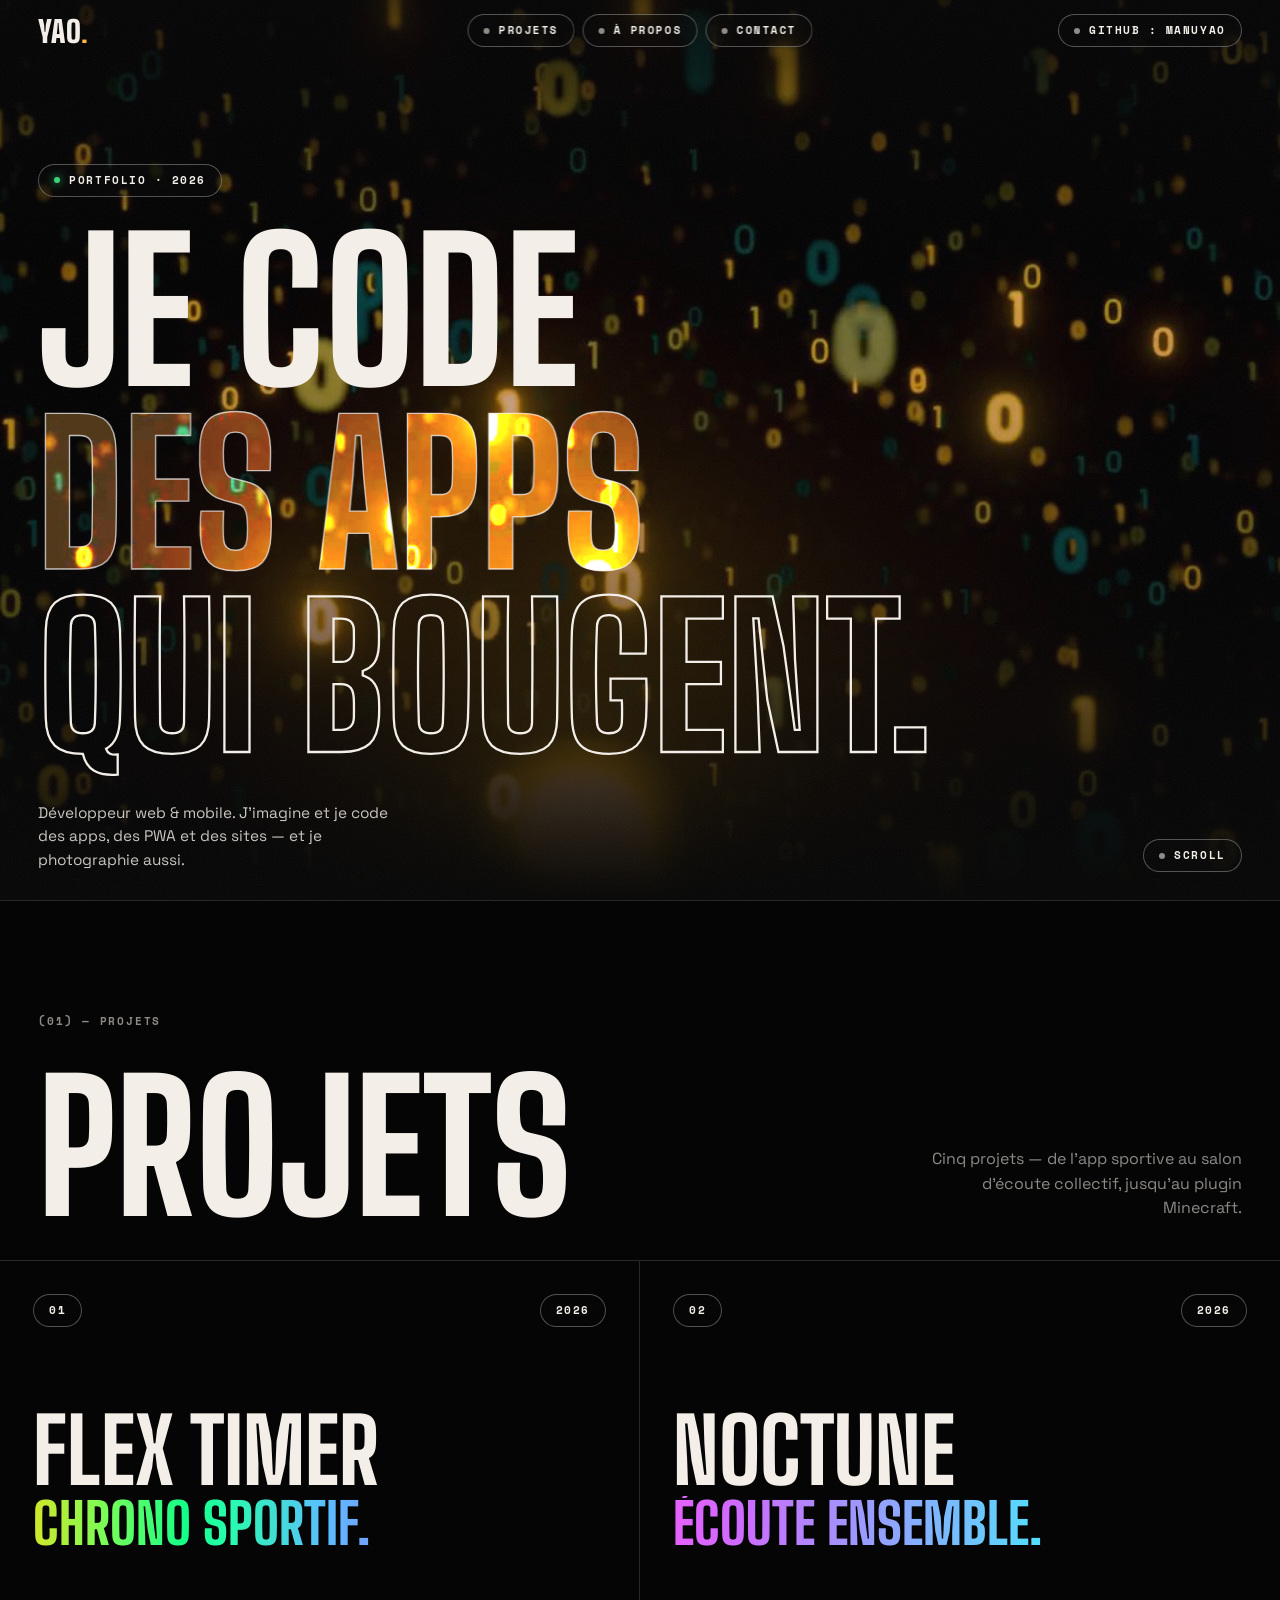
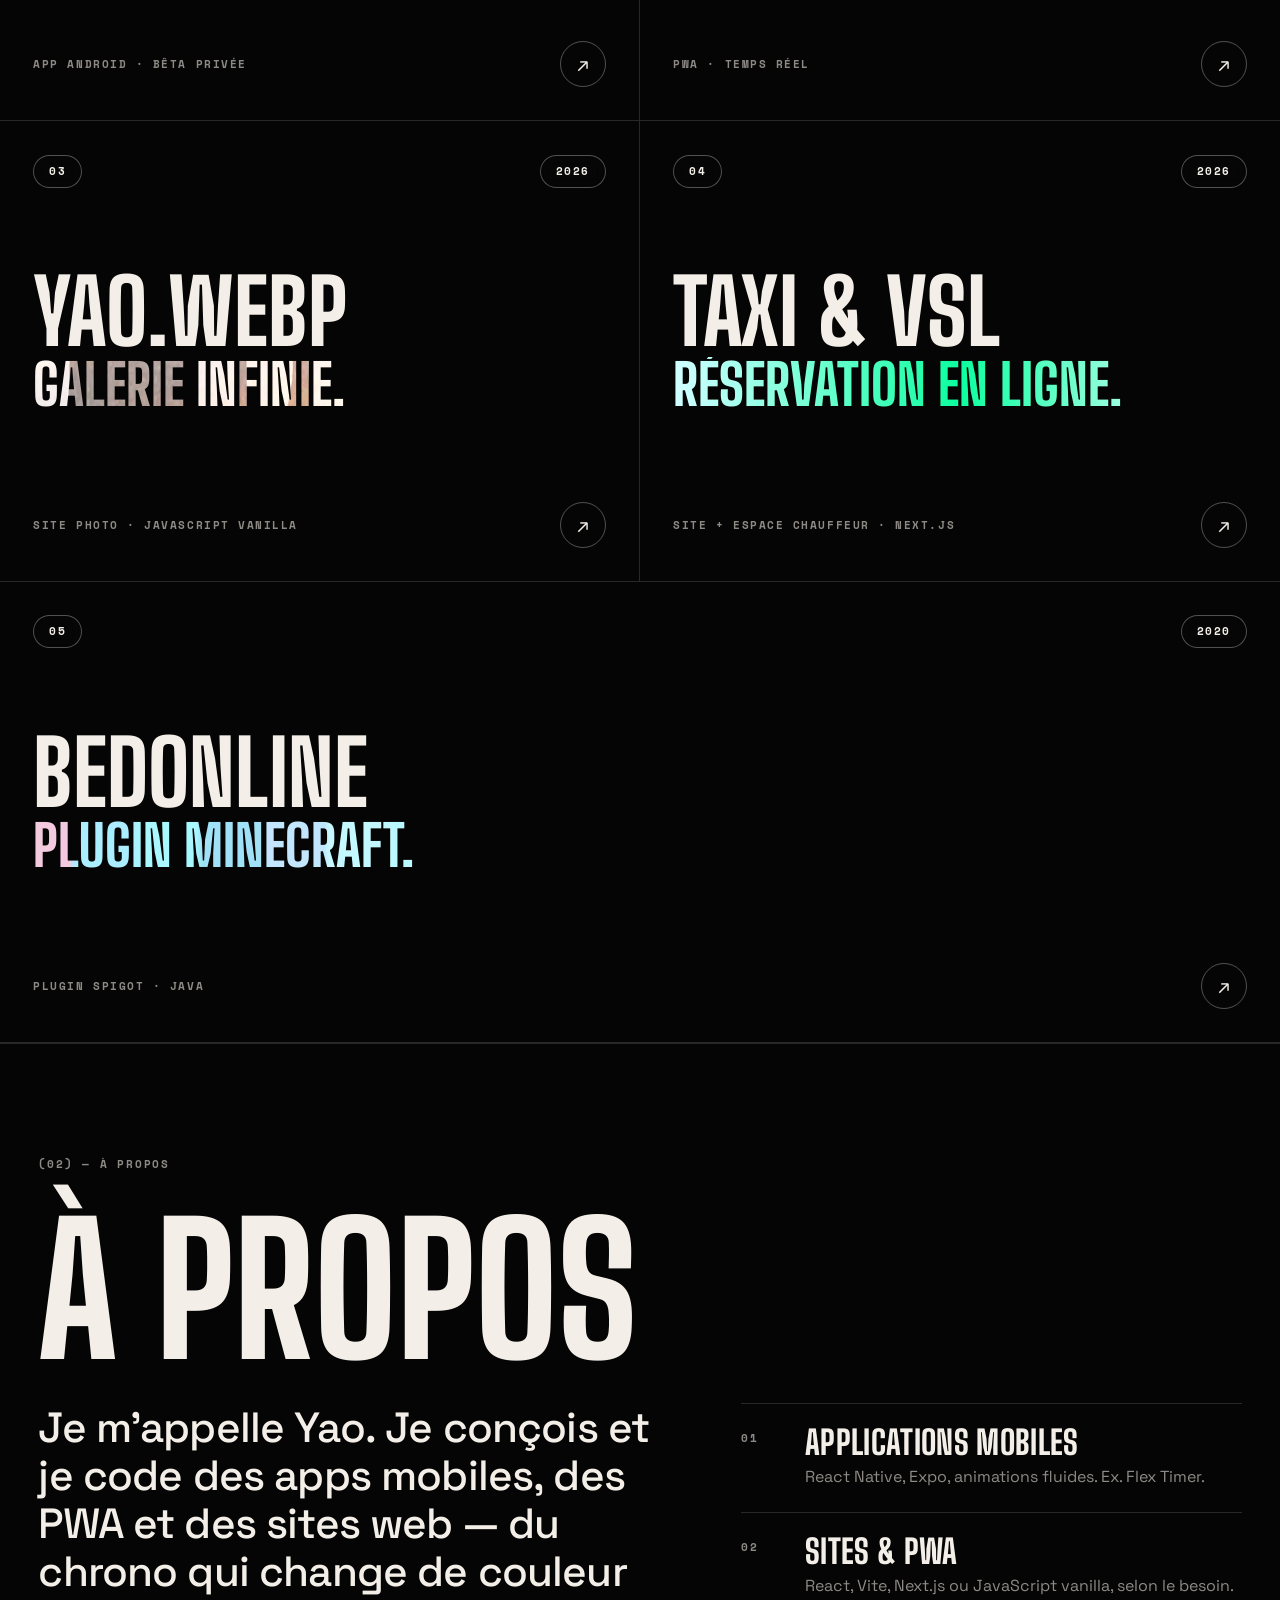
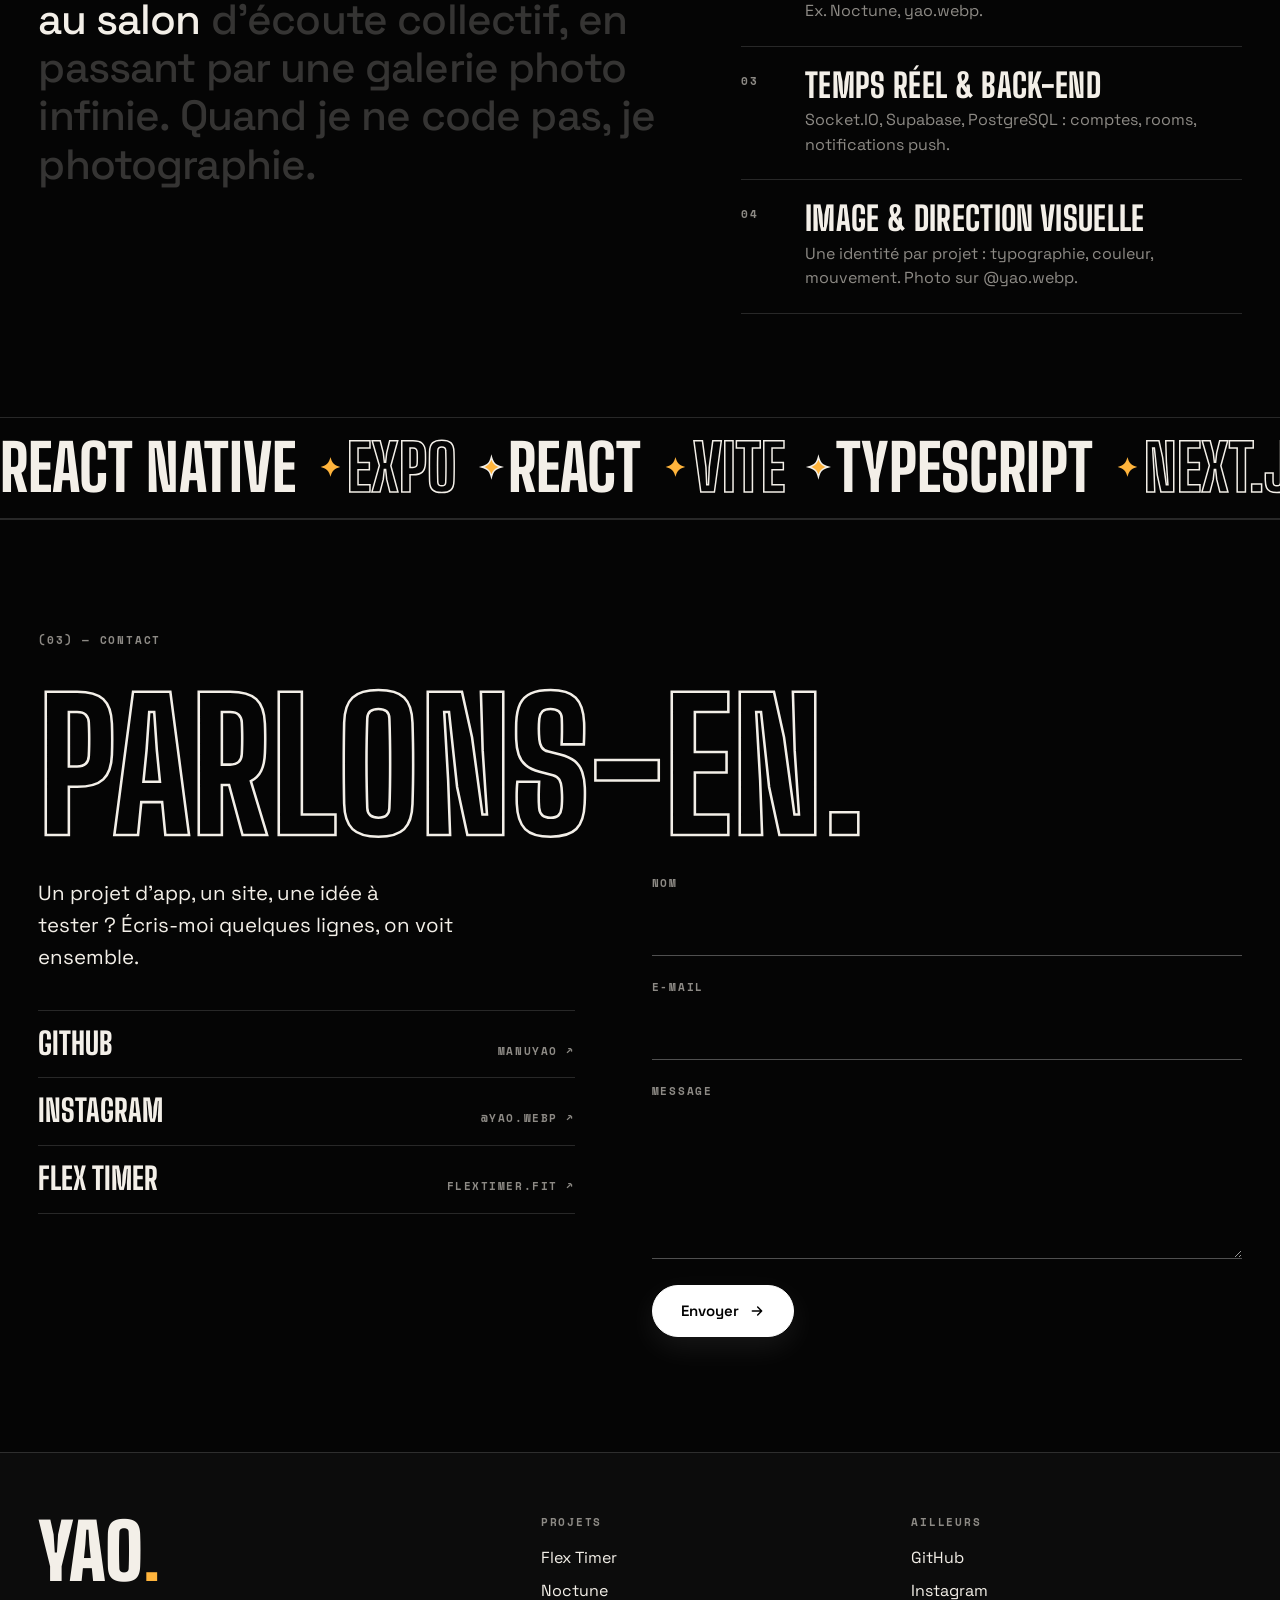
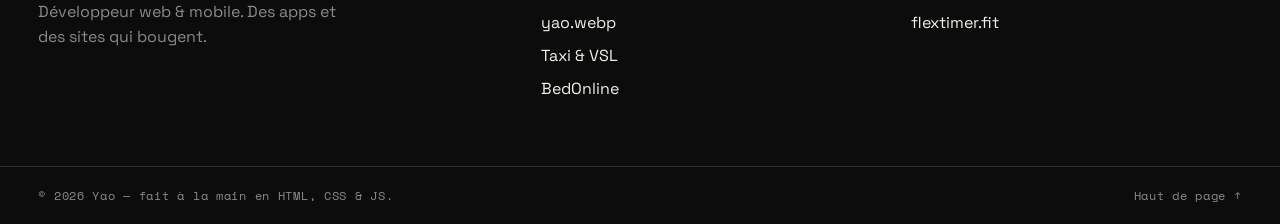
==== commit 9ee22c30: "Ajoute le projet BedOnline et ralentit le zoom des cartes - Nouveau projet 05 : BedOnline (plugin Mi" ====
--- a/index.html
+++ b/index.html
@@ -4,7 +4,7 @@
   <meta charset="utf-8">
   <meta name="viewport" content="width=device-width, initial-scale=1">
   <title>Yao — Développeur web & mobile</title>
-  <meta name="description" content="Portfolio de Yao, développeur web & mobile : Flex Timer, Noctune, yao.webp, site taxi & VSL. Des apps et des sites qui bougent.">
+  <meta name="description" content="Portfolio de Yao, développeur web & mobile : Flex Timer, Noctune, yao.webp, site taxi & VSL, BedOnline. Des apps et des sites qui bougent.">
   <meta name="theme-color" content="#050505">
   <meta name="color-scheme" content="dark">
   <link rel="icon" href="data:image/svg+xml,%3Csvg xmlns='http://www.w3.org/2000/svg' viewBox='0 0 64 64'%3E%3Crect width='64' height='64' rx='14' fill='%23050505'/%3E%3Ctext x='32' y='48' font-size='44' font-weight='800' text-anchor='middle' fill='%23ffb43c' font-family='Impact,sans-serif'%3EY%3C/text%3E%3C/svg%3E">
@@ -72,7 +72,7 @@
       <div class="sec-head">
         <p class="label">(01) — Projets</p>
         <h2 class="display" id="work-title" data-reveal>Projets</h2>
-        <p class="sec-head__side" data-reveal>Quatre projets récents — de l’app sportive au salon d’écoute collectif.</p>
+        <p class="sec-head__side" data-reveal>Cinq projets — de l’app sportive au salon d’écoute collectif, jusqu’au plugin Minecraft.</p>
       </div>
       <div class="grid" id="grid"></div>
     </section>
@@ -97,8 +97,8 @@
 
       <div class="marquee" aria-label="Technologies utilisées">
         <div class="marquee__track" aria-hidden="true">
-          <span>React Native</span><span>Expo</span><span>React</span><span>Vite</span><span>TypeScript</span><span>Next.js</span><span>Node.js</span><span>Socket.IO</span><span>Supabase</span><span>PostgreSQL</span><span>JavaScript</span><span>HTML</span><span>CSS</span>
-          <span>React Native</span><span>Expo</span><span>React</span><span>Vite</span><span>TypeScript</span><span>Next.js</span><span>Node.js</span><span>Socket.IO</span><span>Supabase</span><span>PostgreSQL</span><span>JavaScript</span><span>HTML</span><span>CSS</span>
+          <span>React Native</span><span>Expo</span><span>React</span><span>Vite</span><span>TypeScript</span><span>Next.js</span><span>Node.js</span><span>Socket.IO</span><span>Supabase</span><span>PostgreSQL</span><span>JavaScript</span><span>Java</span><span>HTML</span><span>CSS</span>
+          <span>React Native</span><span>Expo</span><span>React</span><span>Vite</span><span>TypeScript</span><span>Next.js</span><span>Node.js</span><span>Socket.IO</span><span>Supabase</span><span>PostgreSQL</span><span>JavaScript</span><span>Java</span><span>HTML</span><span>CSS</span>
         </div>
       </div>
     </section>
--- a/css/style.css
+++ b/css/style.css
@@ -188,11 +188,14 @@
   background: var(--bg);
 }
 .card:nth-child(odd) { border-right: 1px solid var(--line); }
+/* nombre impair de projets : la dernière carte occupe toute la largeur */
+.grid > .card:last-child:nth-child(odd) { grid-column: 1 / -1; border-right: 0; }
 
 .card__img {
   position: absolute; inset: 0; z-index: -1; width: 100%; height: 100%; object-fit: cover;
-  opacity: 0; transform: scale(1.15); filter: brightness(var(--dim, .6));
-  transition: opacity .8s var(--ease), transform 1.6s var(--ease);
+  /* repos : taille normale, invisible. Survol : fondu rapide + zoom avant très lent (6 s) */
+  opacity: 0; transform: scale(1); filter: brightness(var(--dim, .6));
+  transition: opacity .9s var(--ease), transform 6s cubic-bezier(.25, .46, .45, .94);
 }
 .card::after { /* voile pour garder le texte lisible sur l'image */
   content: ""; position: absolute; inset: 0; z-index: -1; opacity: 0;
@@ -232,7 +235,7 @@
 }
 
 @media (hover: hover) {
-  .card:hover .card__img, .card:focus-visible .card__img { opacity: 1; transform: scale(1.02); }
+  .card:hover .card__img, .card:focus-visible .card__img { opacity: 1; transform: scale(1.22); }
   .card:hover::after, .card:focus-visible::after { opacity: 1; }
   .card:hover .card__tag, .card:focus-visible .card__tag { -webkit-text-fill-color: #fff; color: #fff; animation-play-state: paused; }
   .card:hover .card__foot, .card:focus-visible .card__foot { color: var(--ink); }
@@ -362,6 +365,7 @@
 .chips { display: flex; flex-wrap: wrap; gap: 8px; }
 .chips li { padding: 8px 14px; border: 1px solid var(--line-2); border-radius: 999px; font: 700 11px/1 var(--f-mono); letter-spacing: .1em; text-transform: uppercase; }
 .p-links { display: flex; flex-wrap: wrap; gap: 10px; margin-top: 36px; }
+.p-links:empty, .p-gallery:empty { display: none; } /* projet sans lien public / sans capture */
 
 .p-gallery { border-top: 1px solid var(--line); }
 .g-row { display: flex; justify-content: center; border-bottom: 1px solid var(--line); }
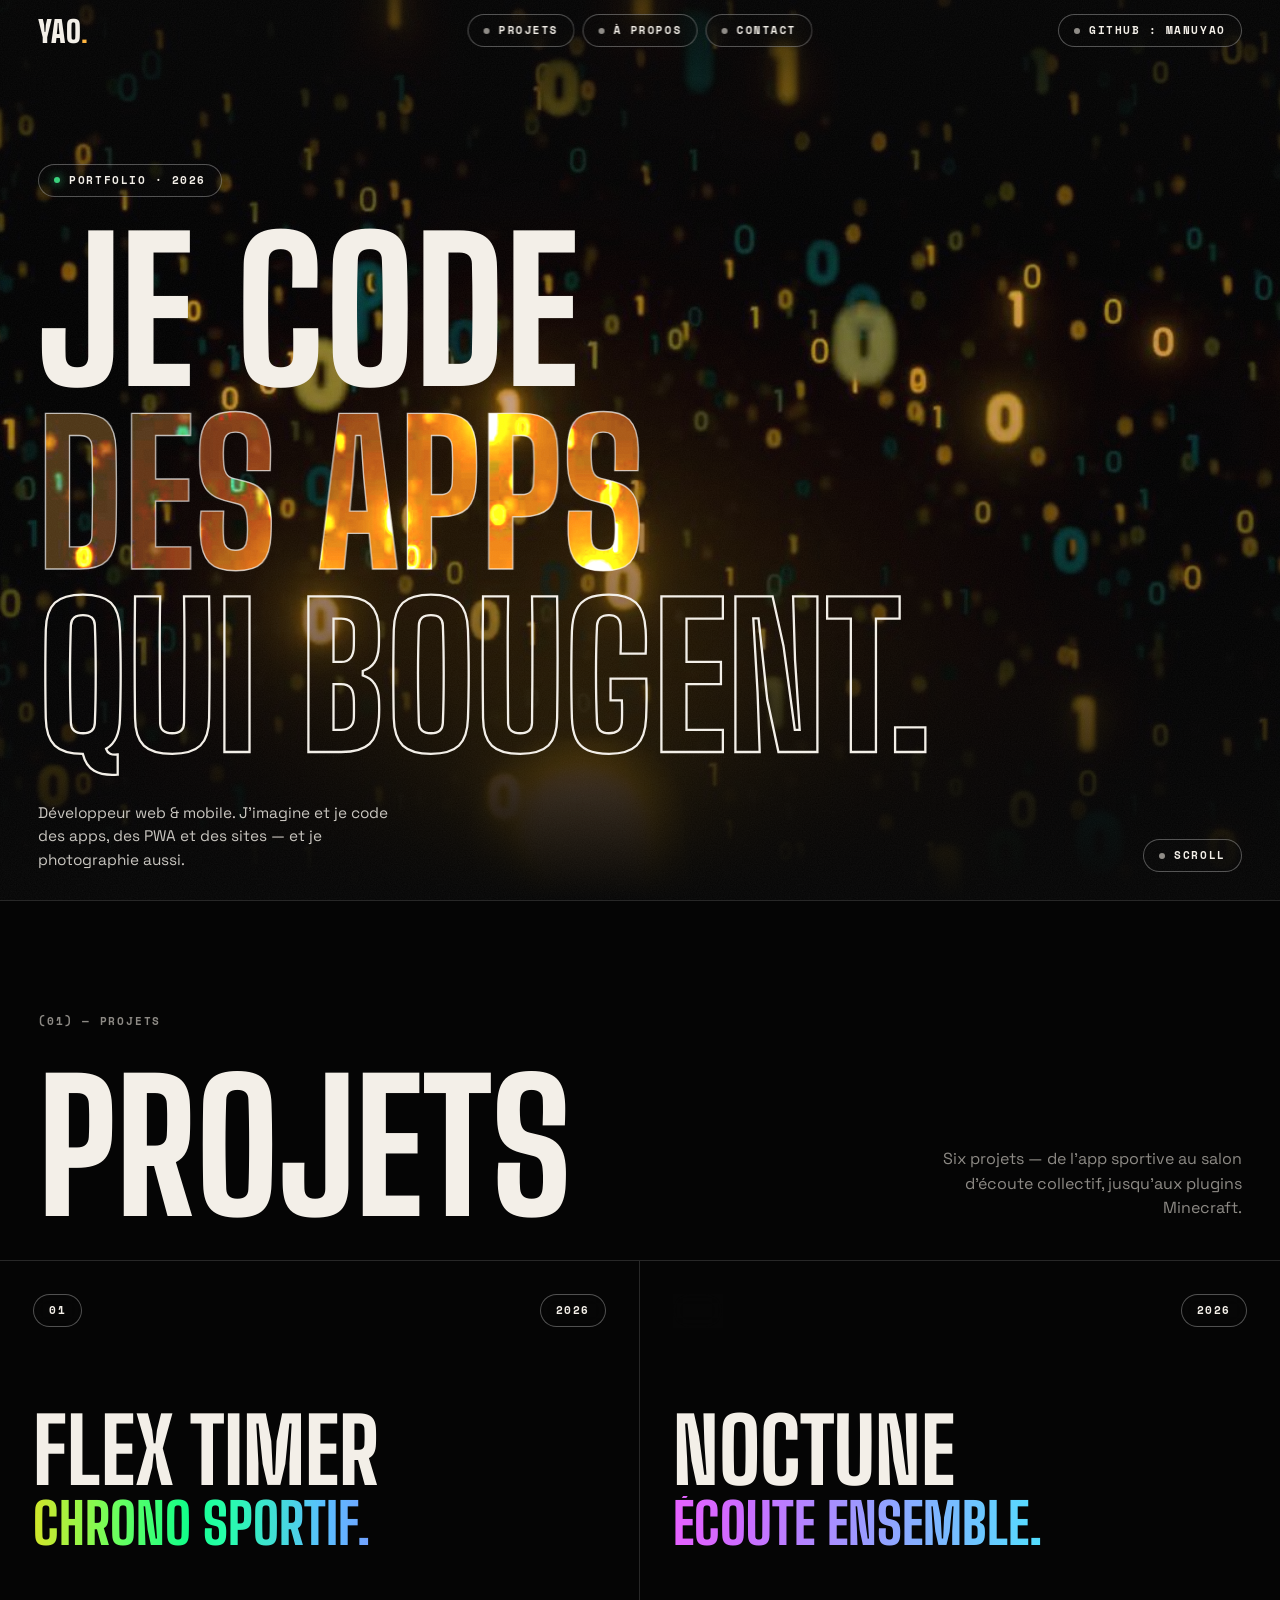
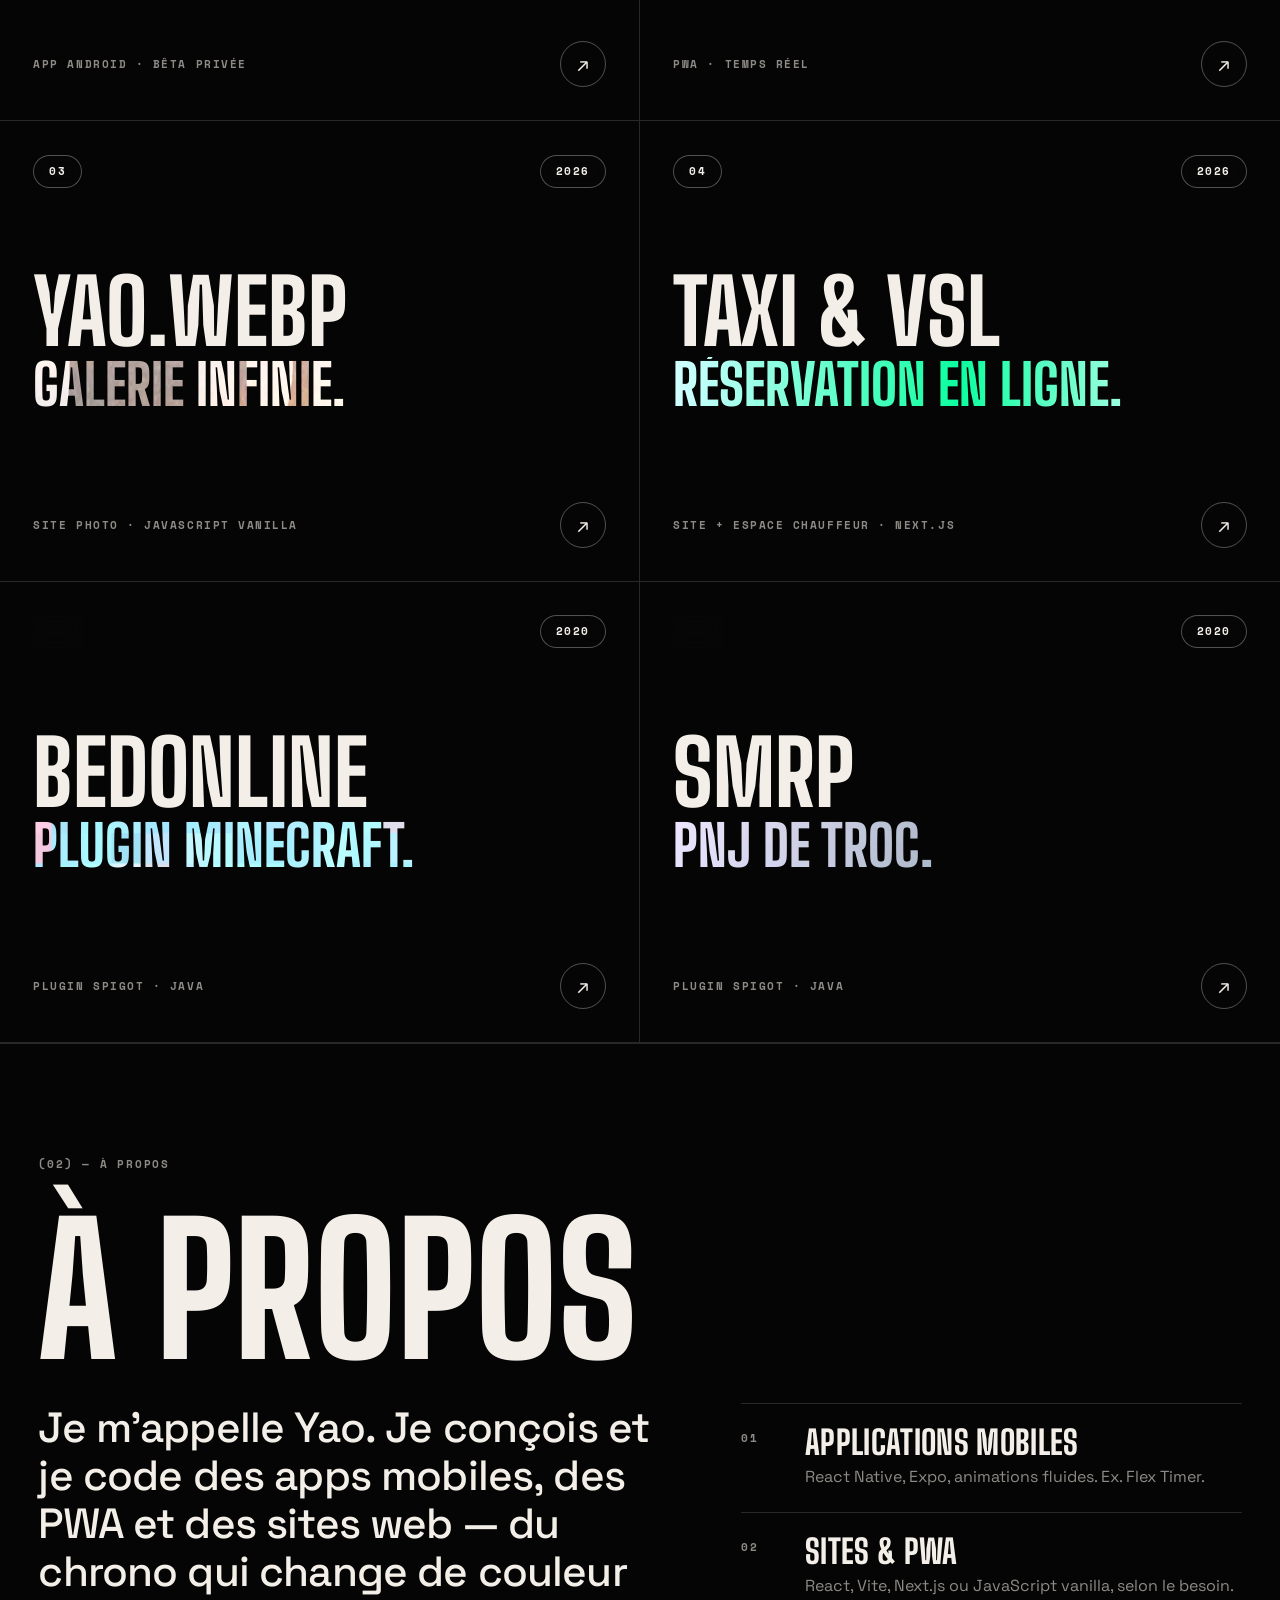
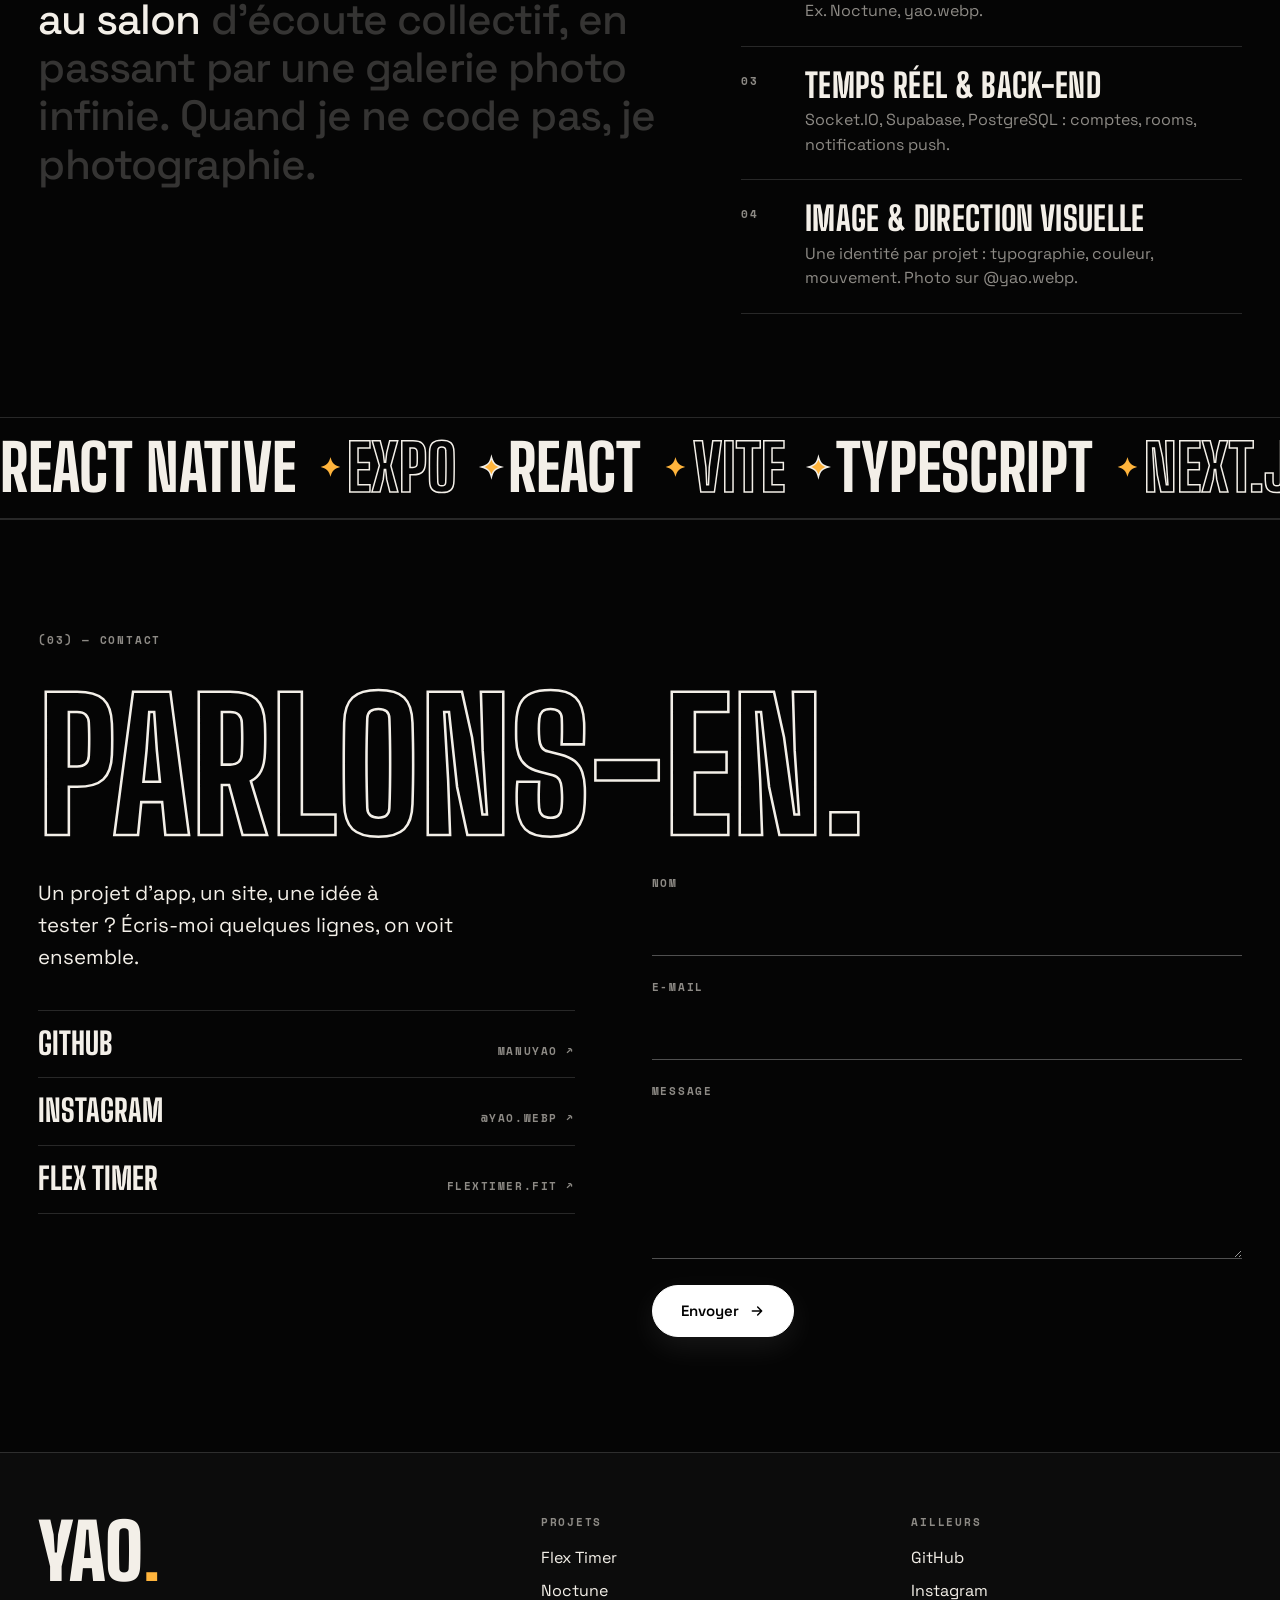
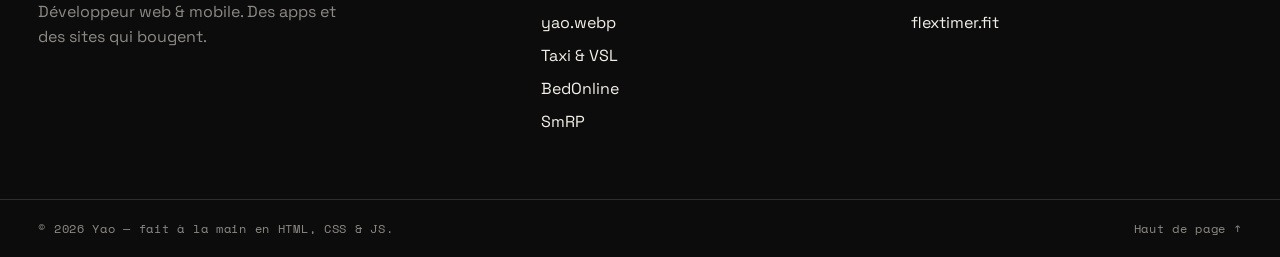
==== commit aad8704d: "Ajoute le projet SmRP (plugin Minecraft, prototype 2020) - Nouveau projet 06 : SmRP, PNJ de troc pou" ====
--- a/index.html
+++ b/index.html
@@ -4,7 +4,7 @@
   <meta charset="utf-8">
   <meta name="viewport" content="width=device-width, initial-scale=1">
   <title>Yao — Développeur web & mobile</title>
-  <meta name="description" content="Portfolio de Yao, développeur web & mobile : Flex Timer, Noctune, yao.webp, site taxi & VSL, BedOnline. Des apps et des sites qui bougent.">
+  <meta name="description" content="Portfolio de Yao, développeur web & mobile : Flex Timer, Noctune, yao.webp, site taxi & VSL, BedOnline, SmRP. Des apps et des sites qui bougent.">
   <meta name="theme-color" content="#050505">
   <meta name="color-scheme" content="dark">
   <link rel="icon" href="data:image/svg+xml,%3Csvg xmlns='http://www.w3.org/2000/svg' viewBox='0 0 64 64'%3E%3Crect width='64' height='64' rx='14' fill='%23050505'/%3E%3Ctext x='32' y='48' font-size='44' font-weight='800' text-anchor='middle' fill='%23ffb43c' font-family='Impact,sans-serif'%3EY%3C/text%3E%3C/svg%3E">
@@ -72,7 +72,7 @@
       <div class="sec-head">
         <p class="label">(01) — Projets</p>
         <h2 class="display" id="work-title" data-reveal>Projets</h2>
-        <p class="sec-head__side" data-reveal>Cinq projets — de l’app sportive au salon d’écoute collectif, jusqu’au plugin Minecraft.</p>
+        <p class="sec-head__side" data-reveal>Six projets — de l’app sportive au salon d’écoute collectif, jusqu’aux plugins Minecraft.</p>
       </div>
       <div class="grid" id="grid"></div>
     </section>
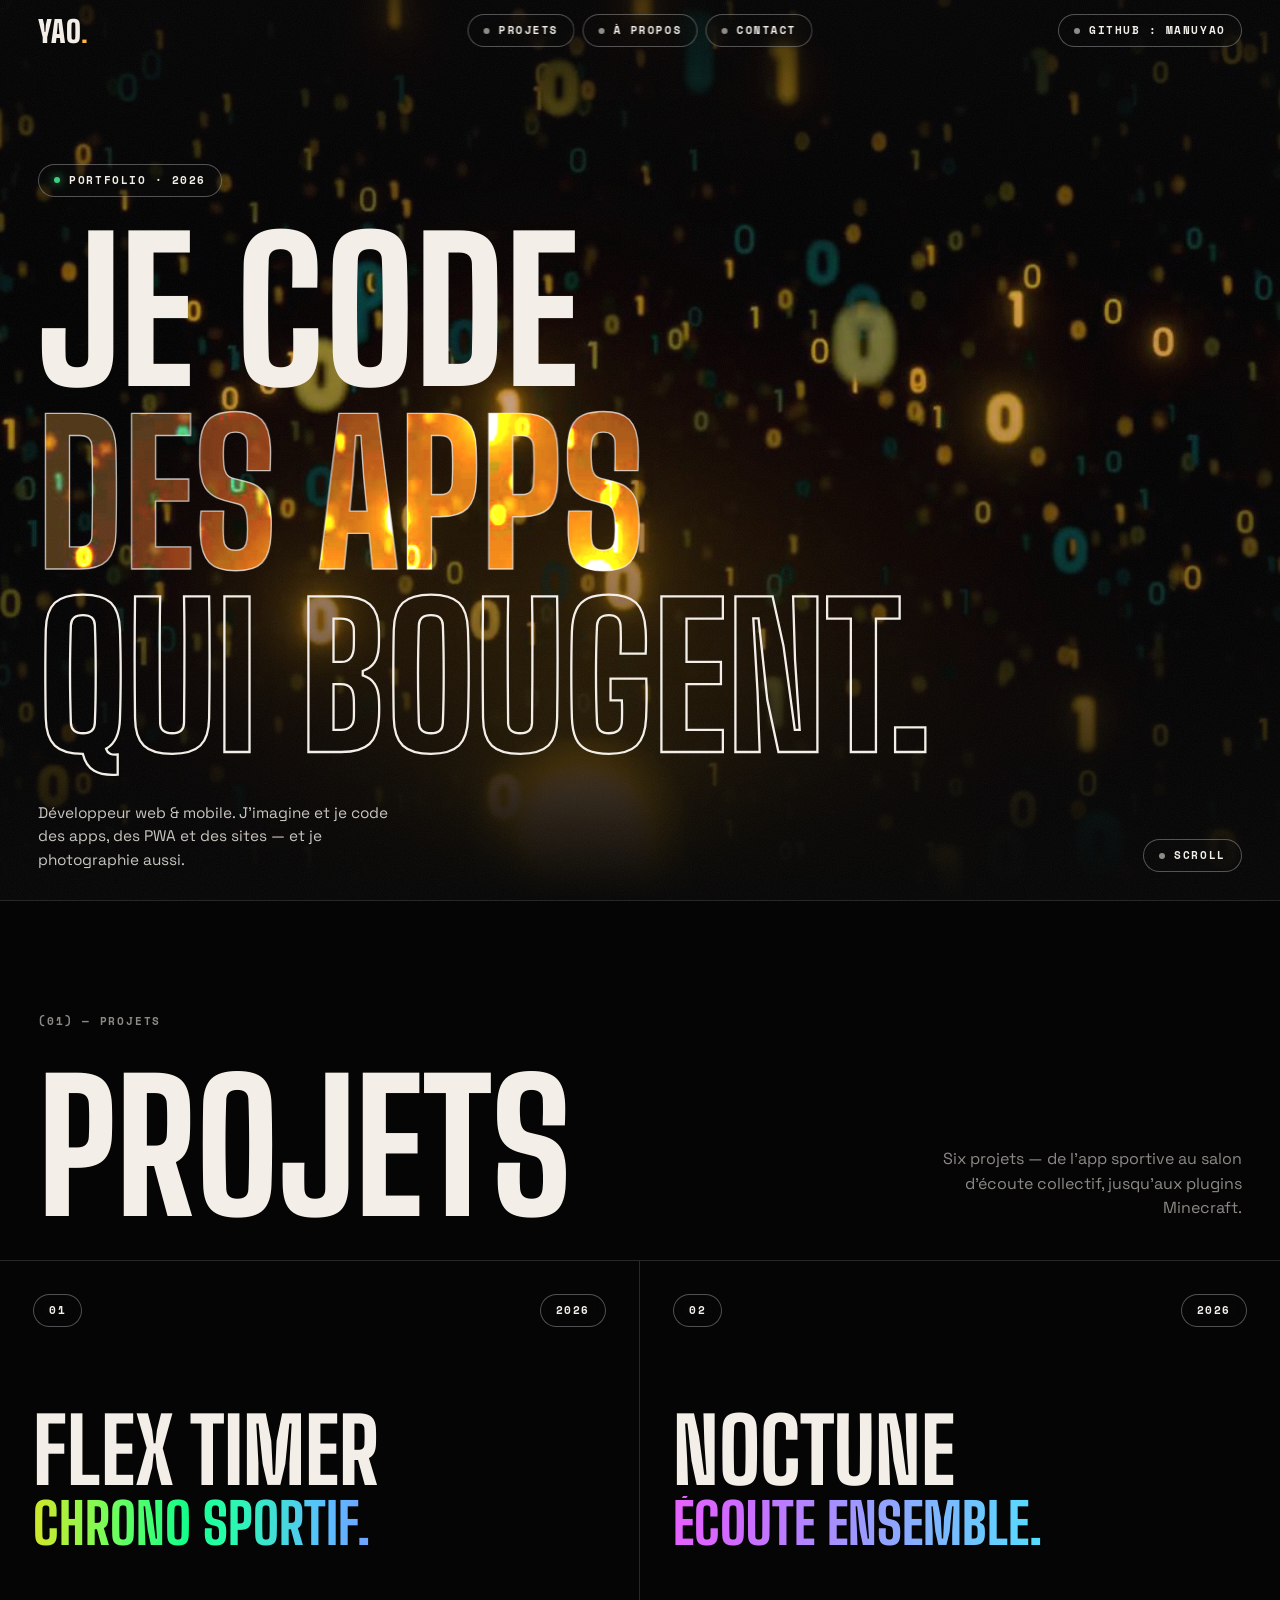
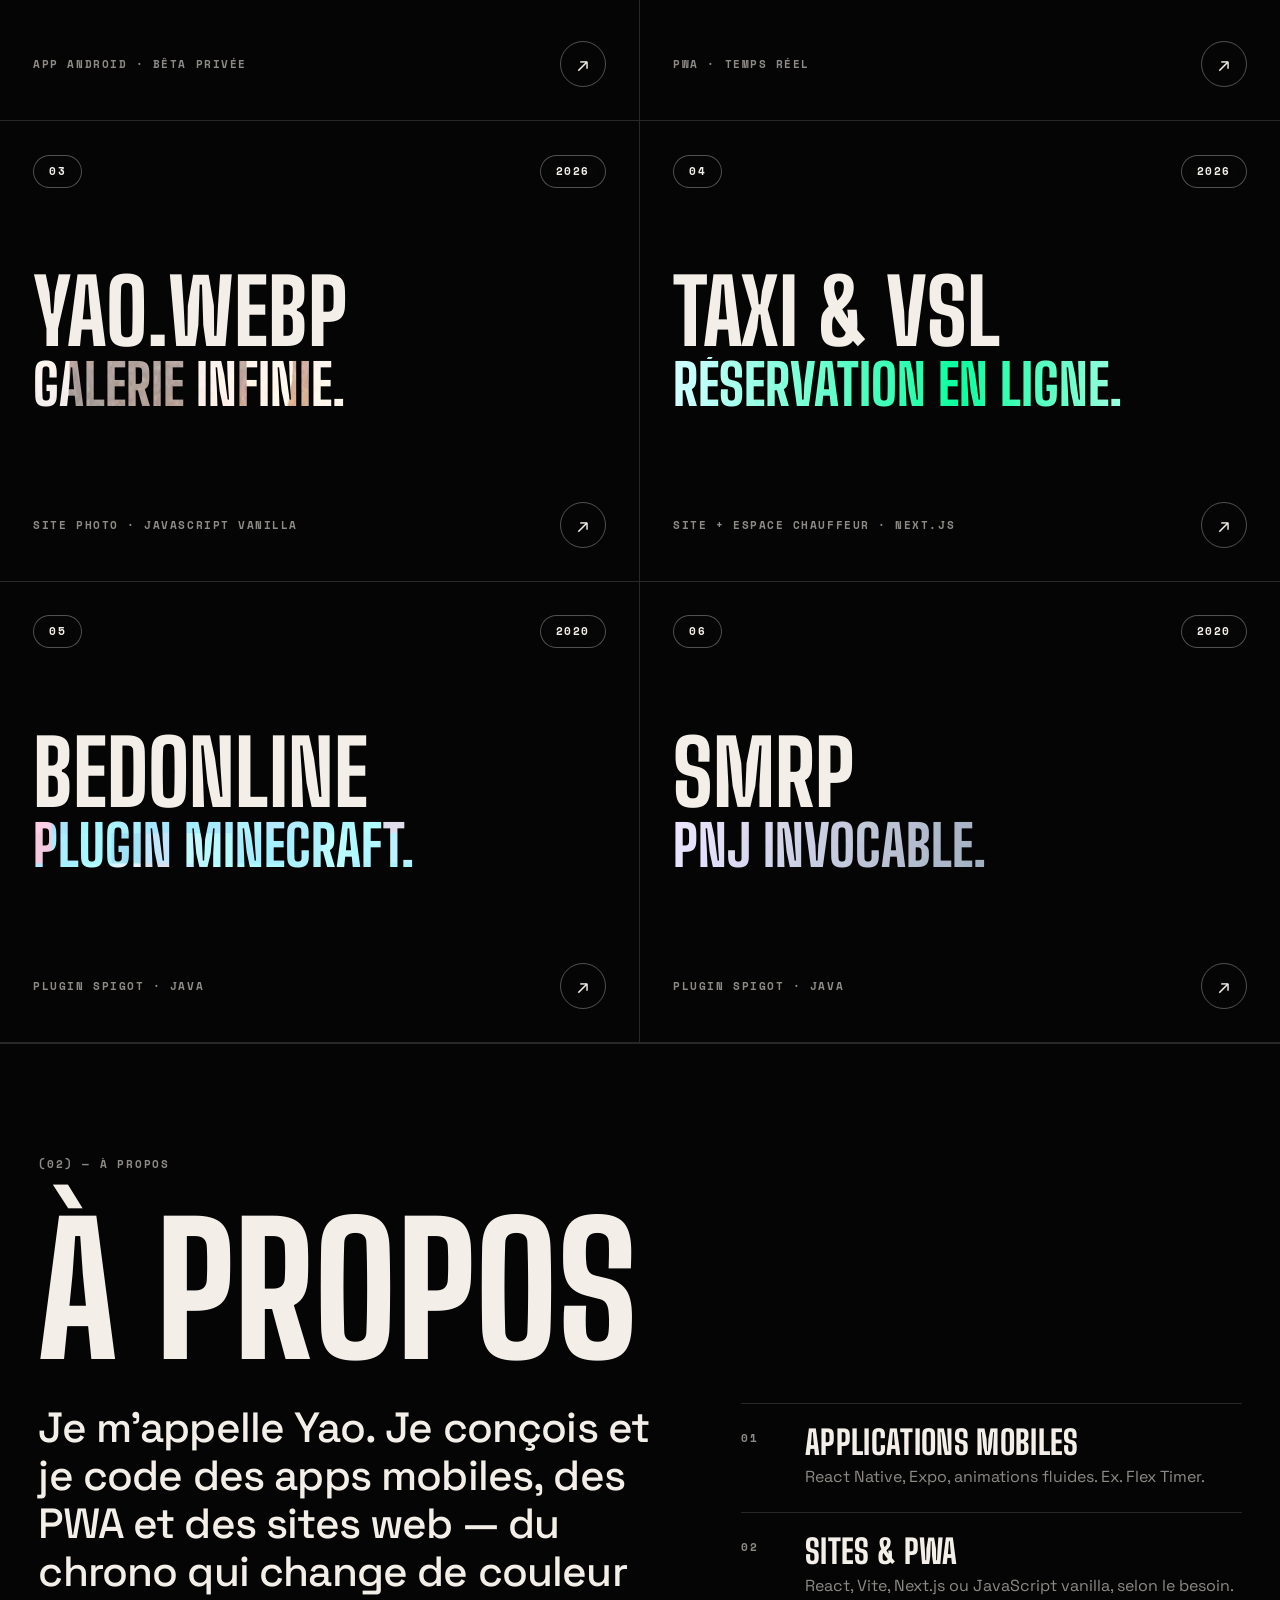
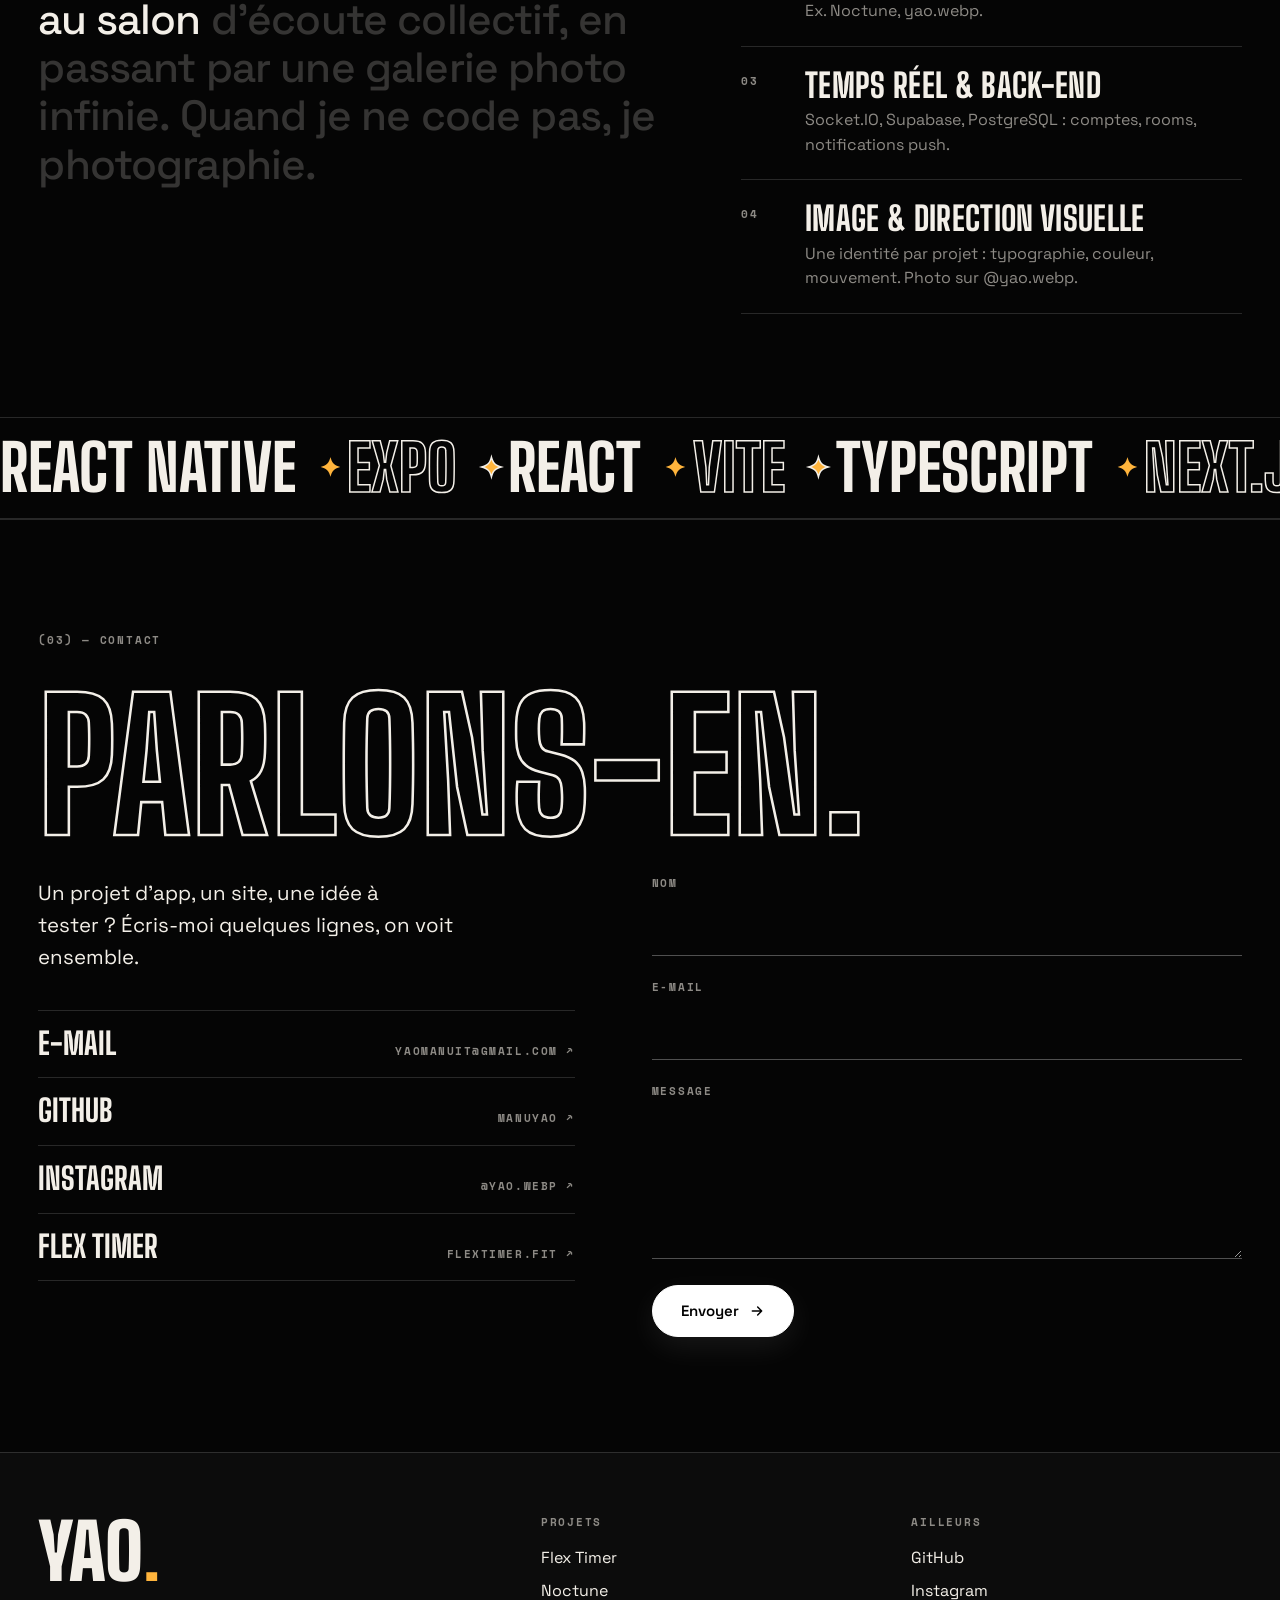
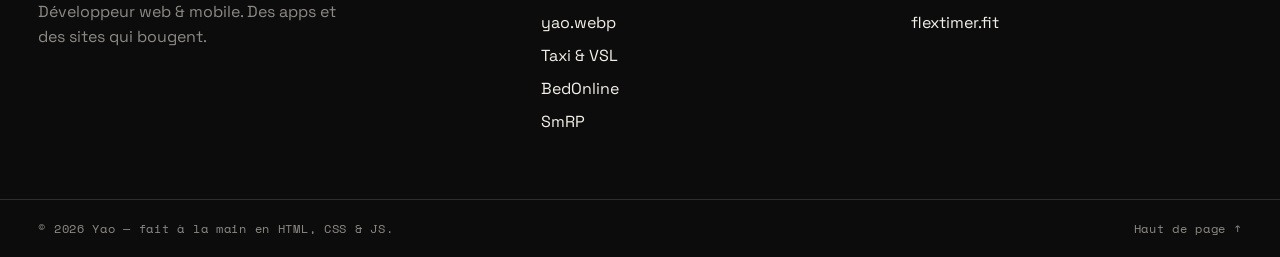
==== commit 484bf03d: "Contact : ajoute l'adresse e-mail (affichage + destination du formulaire) - SITE.email remplace le p" ====
--- a/index.html
+++ b/index.html
@@ -114,6 +114,7 @@
         <div class="contact__side" data-reveal>
           <p>Un projet d’app, un site, une idée à tester&nbsp;? Écris-moi quelques lignes, on voit ensemble.</p>
           <ul class="links">
+            <li><a href="mailto:" data-email><span>E-mail</span><i></i></a></li>
             <li><a href="https://github.com/ManuYao" target="_blank" rel="noopener"><span>GitHub</span><i>ManuYao ↗</i></a></li>
             <li><a href="https://www.instagram.com/yao.webp/" target="_blank" rel="noopener"><span>Instagram</span><i>@yao.webp ↗</i></a></li>
             <li><a href="https://flextimer.fit/" target="_blank" rel="noopener"><span>Flex Timer</span><i>flextimer.fit ↗</i></a></li>
